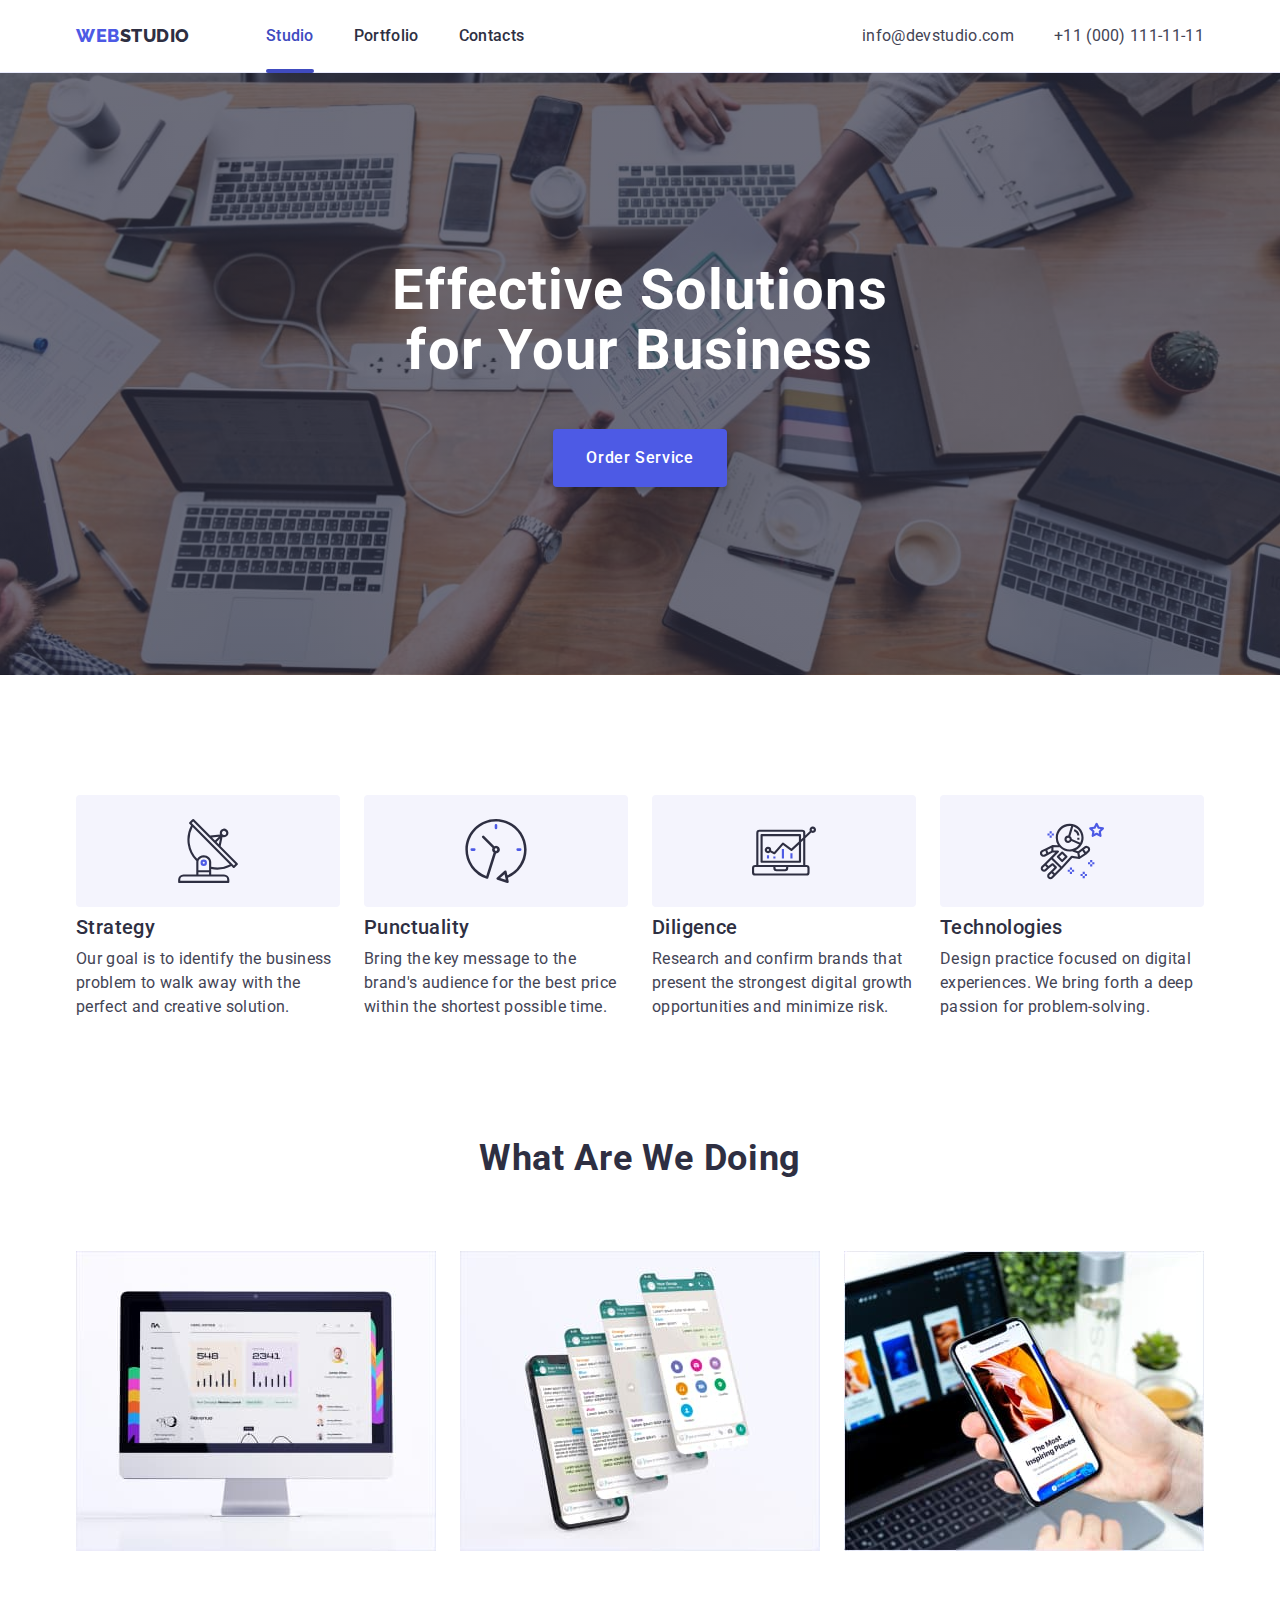
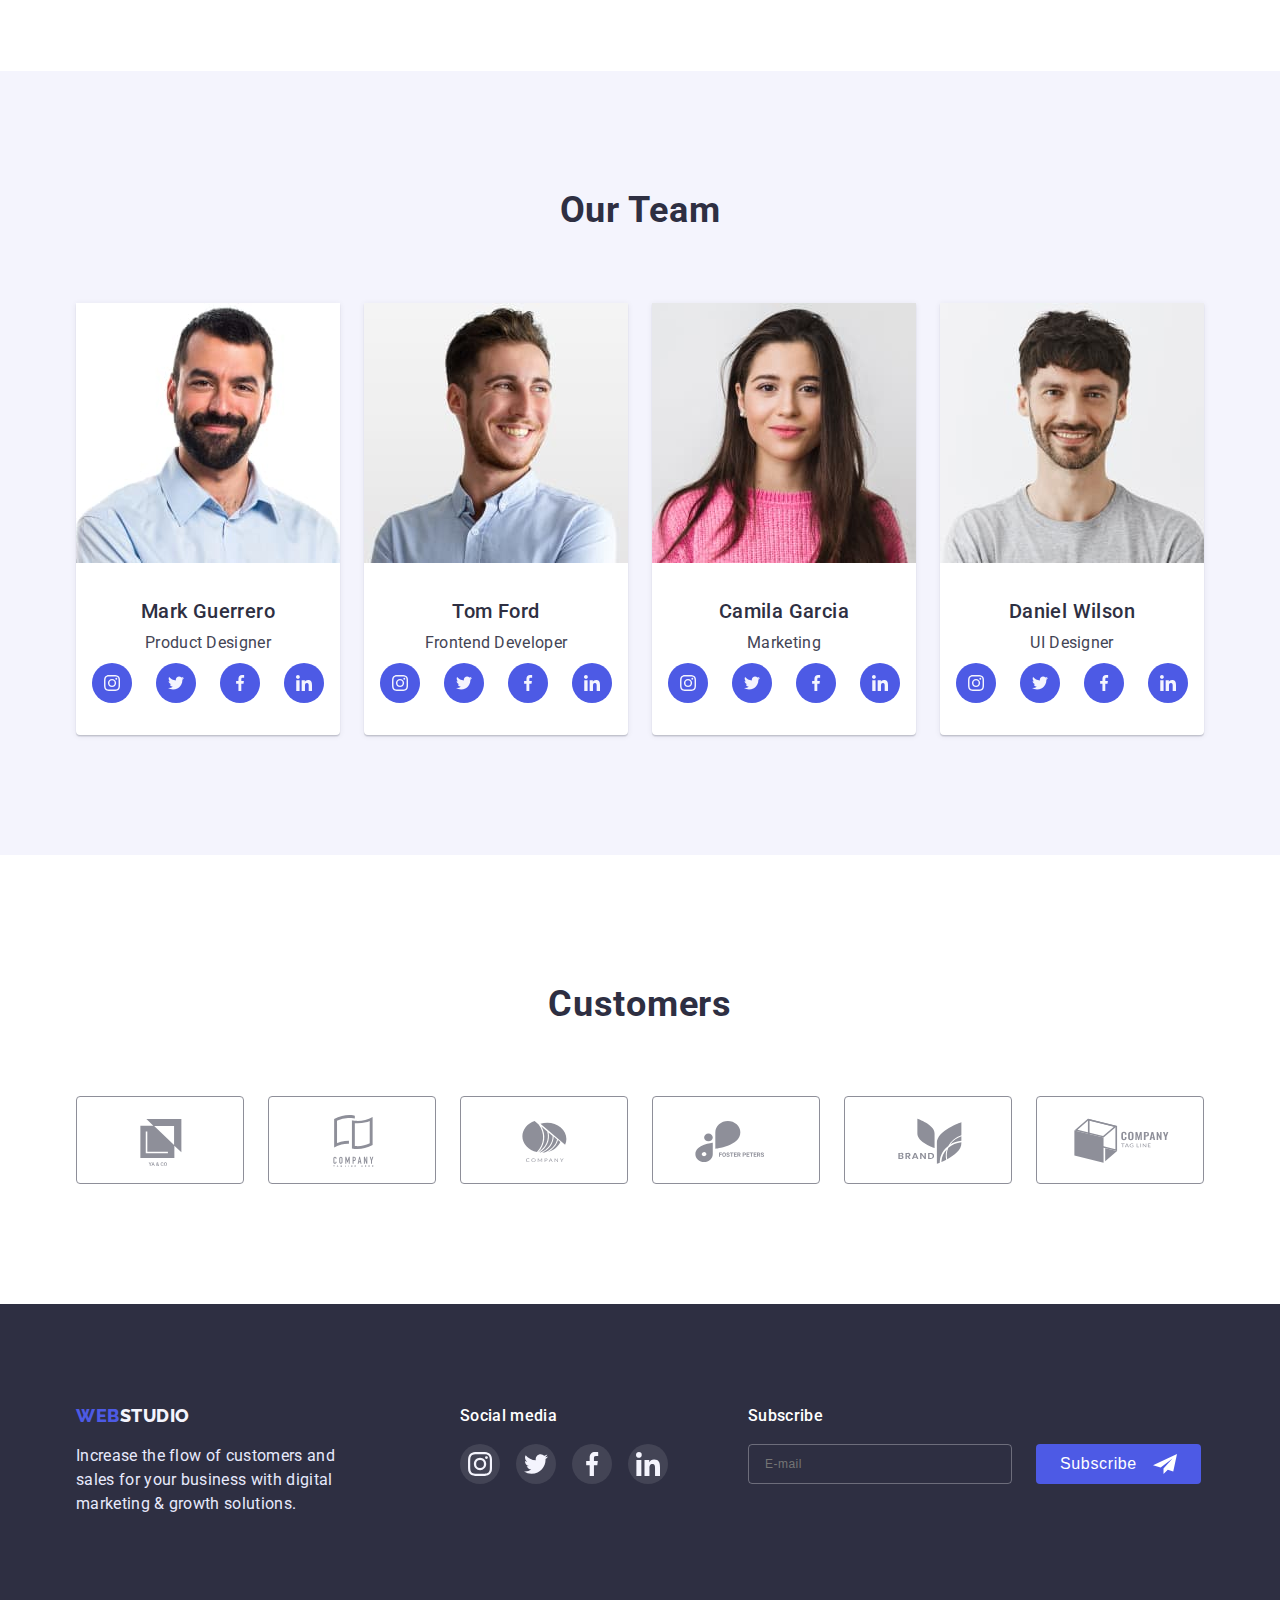
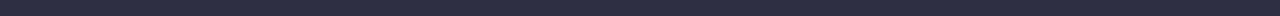
==== index.html @ c304e082 "1.7.06 creat new hw" ====
<!DOCTYPE html>
<html lang="en">
  <head>
    <meta charset="UTF-8" />
    <meta http-equiv="X-UA-Compatible" content="IE=edge" />
    <meta name="viewport" content="width=device-width, initial-scale=1.0" />
    <title>WebStudio</title>
    <link
      href="https://fonts.googleapis.com/css2?family=Raleway:wght@800&family=Roboto:wght@400;500;700;900&display=swap"
      rel="stylesheet"
    />
    <link
      rel="stylesheet"
      href="https://cdnjs.cloudflare.com/ajax/libs/modern-normalize/1.1.0/modern-normalize.min.css"
      integrity="sha512-wpPYUAdjBVSE4KJnH1VR1HeZfpl1ub8YT/NKx4PuQ5NmX2tKuGu6U/JRp5y+Y8XG2tV+wKQpNHVUX03MfMFn9Q=="
      crossorigin="anonymous"
      referrerpolicy="no-referrer"
    />
    <link rel="stylesheet" href="./css/style.css" />
  </head>
  <body>
    <header class="page-header">
      <div class="container container-header">
        <nav class="nav-header">
          <a href="./index.html" class="logo-ws"
            >Web<span class="logo-ws-dark">Studio</span></a
          >
          <ul class="list-nav list">
            <li class="item">
              <a class="nav-link link active-link" href="">Studio</a>
            </li>
            <li class="item">
              <a class="nav-link link" href="./portfolio.html">Portfolio</a>
            </li>
            <li class="item">
              <a class="nav-link link" href="">Contacts</a>
            </li>
          </ul>
        </nav>
        <address class="page-address">
          <ul class="list-address list">
            <li class="item">
              <a href="mailto:info@devstudio.com" class="link-address link"
                >info@devstudio.com</a
              >
            </li>
            <li class="item">
              <a href="tel:+11(000)1111111" class="link-address link"
                >+11 (000) 111-11-11</a
              >
            </li>
          </ul>
        </address>
      </div>
    </header>
    <main>
      <section class="section hero">
        <div class="container container-hero">
          <h1 class="hero-title">Effective Solutions for Your Business</h1>
          <button type="button" class="btn-hero" data-modal-open>
            Order Service
          </button>
        </div>
      </section>
      <section class="section section-second">
        <div class="container text-container">
          <h2 class="section-title visually-hidden">Advantages</h2>
          <ul class="list-second-section list">
            <li class="list-item">
              <div class="cont-avantages">
                <svg class="icon-avantages">
                  <use href="./images/icons.svg#icon-antenna"></use>
                </svg>
              </div>
              <h3 class="title-second-section">Strategy</h3>
              <p class="text-second-section">
                Our goal is to identify the business problem to walk away with
                the perfect and creative solution.
              </p>
            </li>
            <li class="list-item">
              <div class="cont-avantages">
                <svg class="icon-avantages">
                  <use href="./images/icons.svg#icon-clock"></use>
                </svg>
              </div>
              <h3 class="title-second-section">Punctuality</h3>
              <p class="text-second-section">
                Bring the key message to the brand's audience for the best price
                within the shortest possible time.
              </p>
            </li>
            <li class="list-item">
              <div class="cont-avantages">
                <svg class="icon-avantages">
                  <use href="./images/icons.svg#icon-diagram"></use>
                </svg>
              </div>
              <h3 class="title-second-section">Diligence</h3>
              <p class="text-second-section">
                Research and confirm brands that present the strongest digital
                growth opportunities and minimize risk.
              </p>
            </li>
            <li class="list-item">
              <div class="cont-avantages">
                <svg class="icon-avantages">
                  <use href="./images/icons.svg#icon-astronaut"></use>
                </svg>
              </div>
              <h3 class="title-second-section">Technologies</h3>
              <p class="text-second-section">
                Design practice focused on digital experiences. We bring forth a
                deep passion for problem-solving.
              </p>
            </li>
          </ul>
        </div>
      </section>
      <section class="section third-section">
        <div class="container">
          <h2 class="title-third-section">What are we doing</h2>
          <ul class="list-third-section list">
            <li class="item-third-sec">
              <img
                src="./images/monitor.jpg"
                alt="mac"
                class="img-third-section"
                width="360"
                height="300"
              />
            </li>
            <li class="item-third-sec">
              <img
                src="./images/phones.jpg"
                alt="phones"
                class="img-third-section"
                width="360"
                height="300"
              />
            </li>
            <li class="item-third-sec">
              <img
                src="./images/news.jpg"
                alt="news"
                class="img-third-section"
                width="360"
                height="300"
              />
            </li>
          </ul>
        </div>
      </section>
      <section class="section fourth-section">
        <div class="container">
          <h2 class="title-fourth-section">Our Team</h2>
          <ul class="list-fourth-section list">
            <li class="card">
              <img
                class="pic-card"
                src="./images/markguerrero.jpg"
                alt="Mark Product Designer"
                width="264"
                height="260"
              />
              <h3 class="title-card">Mark Guerrero</h3>
              <p class="text-fourth-section">Product Designer</p>
              <ul class="list-networks">
                <li>
                  <a href="#" class="link-network">
                    <svg class="network">
                      <use href="./images/icons.svg#icon-instagram"></use>
                    </svg>
                  </a>
                </li>
                <li>
                  <a href="#" class="link-network">
                    <svg class="network">
                      <use href="./images/icons.svg#icon-twitter"></use>
                    </svg>
                  </a>
                </li>
                <li>
                  <a href="#" class="link-network">
                    <svg class="network">
                      <use href="./images/icons.svg#icon-facebook"></use>
                    </svg>
                  </a>
                </li>
                <li>
                  <a href="#" class="link-network">
                    <svg class="network">
                      <use href="./images/icons.svg#icon-linkedin"></use>
                    </svg>
                  </a>
                </li>
              </ul>
            </li>
            <li class="card">
              <img
                class="pic-card"
                src="./images/tomford.jpg"
                alt="Tom Frontend Dev"
                width="264"
                height="260"
              />
              <h3 class="title-card">Tom Ford</h3>
              <p class="text-fourth-section">Frontend Developer</p>
              <ul class="list-networks">
                <li>
                  <a href="#" class="link-network">
                    <svg class="network">
                      <use href="./images/icons.svg#icon-instagram"></use>
                    </svg>
                  </a>
                </li>
                <li>
                  <a href="#" class="link-network">
                    <svg class="network">
                      <use href="./images/icons.svg#icon-twitter"></use>
                    </svg>
                  </a>
                </li>
                <li>
                  <a href="#" class="link-network">
                    <svg class="network">
                      <use href="./images/icons.svg#icon-facebook"></use>
                    </svg>
                  </a>
                </li>
                <li>
                  <a href="#" class="link-network">
                    <svg class="network">
                      <use href="./images/icons.svg#icon-linkedin"></use>
                    </svg>
                  </a>
                </li>
              </ul>
            </li>
            <li class="card">
              <img
                class="pic-card"
                src="./images/camilagarcia.jpg"
                alt="Camila Marketing"
                width="264"
                height="260"
              />
              <h3 class="title-card">Camila Garcia</h3>
              <p class="text-fourth-section">Marketing</p>
              <ul class="list-networks">
                <li>
                  <a href="#" class="link-network">
                    <svg class="network">
                      <use href="./images/icons.svg#icon-instagram"></use>
                    </svg>
                  </a>
                </li>
                <li>
                  <a href="#" class="link-network">
                    <svg class="network">
                      <use href="./images/icons.svg#icon-twitter"></use>
                    </svg>
                  </a>
                </li>
                <li>
                  <a href="#" class="link-network">
                    <svg class="network">
                      <use href="./images/icons.svg#icon-facebook"></use>
                    </svg>
                  </a>
                </li>
                <li>
                  <a href="#" class="link-network">
                    <svg class="network">
                      <use href="./images/icons.svg#icon-linkedin"></use>
                    </svg>
                  </a>
                </li>
              </ul>
            </li>
            <li class="card">
              <img
                class="pic-card"
                src="./images/danielwilson.jpg"
                alt="Daniel UI"
                width="264"
                height="260"
              />
              <h3 class="title-card">Daniel Wilson</h3>
              <p class="text-fourth-section">UI Designer</p>
              <ul class="list-networks">
                <li>
                  <a href="#" class="link-network">
                    <svg class="network">
                      <use href="./images/icons.svg#icon-instagram"></use>
                    </svg>
                  </a>
                </li>
                <li>
                  <a href="#" class="link-network">
                    <svg class="network">
                      <use href="./images/icons.svg#icon-twitter"></use>
                    </svg>
                  </a>
                </li>
                <li>
                  <a href="#" class="link-network">
                    <svg class="network">
                      <use href="./images/icons.svg#icon-facebook"></use>
                    </svg>
                  </a>
                </li>
                <li>
                  <a href="#" class="link-network">
                    <svg class="network">
                      <use href="./images/icons.svg#icon-linkedin"></use>
                    </svg>
                  </a>
                </li>
              </ul>
            </li>
          </ul>
        </div>
      </section>
      <section class="section fifth-section">
        <div class="container customers">
          <h2 class="title-cumtomers-section">Customers</h2>
          <ul class="list-customers">
            <li>
              <a href="#" class="link-customers">
                <svg class="item-customers">
                  <use href="./images/icons.svg#icon-company1"></use>
                </svg>
              </a>
            </li>
            <li>
              <a href="#" class="link-customers">
                <svg class="item-customers">
                  <use href="./images/icons.svg#icon-company2"></use>
                </svg>
              </a>
            </li>
            <li>
              <a href="#" class="link-customers">
                <svg class="item-customers">
                  <use href="./images/icons.svg#icon-company3"></use>
                </svg>
              </a>
            </li>
            <li>
              <a href="#" class="link-customers">
                <svg class="item-customers">
                  <use href="./images/icons.svg#icon-company4"></use>
                </svg>
              </a>
            </li>
            <li>
              <a href="#" class="link-customers">
                <svg class="item-customers">
                  <use href="./images/icons.svg#icon-company5"></use>
                </svg>
              </a>
            </li>
            <li>
              <a href="#" class="link-customers">
                <svg class="item-customers">
                  <use href="./images/icons.svg#icon-company6"></use>
                </svg>
              </a>
            </li>
          </ul>
        </div>
      </section>
    </main>
    <footer class="page-footer">
      <div class="container footer-container">
        <div class="footer-summary">
          <a href="./index.html" class="logo-ws footer-logo"
            >Web<span class="logo-ws-light">Studio</span></a
          >
          <p class="ft-p">
            Increase the flow of customers and sales for your business with
            digital marketing & growth solutions.
          </p>
        </div>
        <div class="social-block">
          <p class="social-title">Social media</p>
          <ul class="social-list">
            <li>
              <a href="#" class="social-link">
                <svg class="social-item">
                  <use href="./images/icons.svg#icon-instagram"></use>
                </svg>
              </a>
            </li>
            <li>
              <a href="#" class="social-link">
                <svg class="social-item">
                  <use href="./images/icons.svg#icon-twitter"></use>
                </svg>
              </a>
            </li>
            <li>
              <a href="#" class="social-link">
                <svg class="social-item">
                  <use href="./images/icons.svg#icon-facebook"></use>
                </svg>
              </a>
            </li>
            <li>
              <a href="#" class="social-link">
                <svg class="social-item">
                  <use href="./images/icons.svg#icon-linkedin"></use>
                </svg>
              </a>
            </li>
          </ul>
        </div>
        <div class="subscribe">
          <h3 class="footer-form-title">Subscribe</h3>
          <form action="#" class="footer-form">
            <input
              type="email"
              name="mail"
              class="input-footer"
              placeholder="E-mail"
              required
            />
            <button class="footer-btn">
              Subscribe
              <svg class="subscribe-icon">
                <use href="./images/icons.svg#icon-frame"></use>
              </svg>
            </button>
          </form>
        </div>
      </div>
    </footer>
    <div class="backdrop is-hidden" data-modal>
      <div class="modal">
        <button class="modal-button" type="button" data-modal-close>
          <svg class="modal-close">
            <use href="./images/icons.svg#icon-close"></use>
          </svg>
        </button>
        <p class="text-form">Leave your contacts and we will call you back</p>
        <form action="#" class="modal-form" autocomplete="off">
          <label class="modal-label"
            >Name<input
              type="text"
              name="name"
              class="input-form"
              required
            /><svg class="input-icon">
              <use href="./images/icons.svg#icon-person"></use>
            </svg>
          </label>
          <label class="modal-label"
            >Phone<input
              type="tel"
              name="phone"
              class="input-form"
              pattern="^\+[0-9]{12}"
              required
            />
            <svg class="input-icon">
              <use href="./images/icons.svg#icon-phone"></use>
            </svg>
          </label>
          <label class="modal-label"
            >Email<input
              type="email"
              name="mail"
              class="input-form"
              required
            /><svg class="input-icon">
              <use href="./images/icons.svg#icon-email"></use>
            </svg>
          </label>
          <label class="modal-label textarea-input"
            >Comment
            <textarea
              name="comment"
              class="input-form textarea"
              placeholder="Text input"
              rows="7"
              required
            ></textarea>
          </label>
          <label class="modal-checkbox"
            ><input type="checkbox" name="checkbox" class="checkbox" />
            <svg class="checkbox-icon">
              <use href="./images/icons.svg#checkbox-icon"></use>
            </svg>
            I accept the terms and conditions of the
            <a href="#" class="link-modal-form">Privacy Policy</a>
          </label>
          <div class="modal-form-btn">
            <button type="submit" class="form-btn">Send</button>
          </div>
        </form>
      </div>
    </div>
    <script src="./js/modal.js"></script>
  </body>
</html>
---- css/style.css ----
html {
  box-sizing: border-box;
}
*,
*::before,
*::after {
  box-sizing: inherit;
}

:root {
  --color-primary: #4d5ae5;
  --color-secondary: #404bbf;
  --dark: #2e2f42;
  --color-text: #434455;
  --color-subtitle-text: #8e8f99;
  --accent: #e7e9fc;
  --light: #f4f4fd;
  --white: #ffffff;
  --color-hover-footer: #31d0aa;
  --time-transition: cubic-bezier(0.4, 0, 0.2, 1);
  --outline: 1px solid tomato;
}

body {
  background-color: var(--white);
  font-family: Roboto, sans-serif;
  font-size: 16px;
  color: var(--dark);
  margin: 0;
}

.visually-hidden {
  position: absolute;
  white-space: nowrap;
  width: 1px;
  height: 1px;
  overflow: hidden;
  border: 0;
  padding: 0;
  clip: rect(0 0 0 0);
  clip-path: inset(50%);
  margin: -1px;
}

.container {
  width: 1158px;
  margin: 0 auto;
  padding: 0 15px;
}
p,
h1,
h2,
h3,
h4,
h5,
h6 {
  margin-top: 0;
  margin-bottom: 0;
}

ul {
  margin-top: 0;
  margin-bottom: 0;
  padding: 0;
  list-style-type: none;
}

/* header */

.page-header {
  border-bottom: 1px solid var(--accent);
  box-shadow: 0px 2px 1px rgba(46, 47, 66, 0.08),
    0px 1px 1px rgba(46, 47, 66, 0.16), 0px 1px 6px rgba(46, 47, 66, 0.08);
}

.container-header {
  display: flex;
}

.nav-header {
  display: flex;
  align-items: center;
}

.logo-ws {
  color: var(--color-primary);
  font-family: "Raleway", sans-serif;
  font-style: normal;
  font-weight: 800;
  font-size: 18px;
  line-height: 1.33;
  text-decoration: none;
  letter-spacing: 0.03em;
  text-transform: uppercase;
}

.logo-ws-dark {
  color: var(--dark);
}

.logo-ws-light {
  color: var(--light);
}

.nav-link {
  position: relative;
  display: block;
  padding-top: 24px;
  padding-bottom: 24px;
  text-decoration: none;
  color: var(--dark);
  font-size: 16px;
  font-weight: 500;
  line-height: 1.5;
  letter-spacing: 0.02em;
  transition: color 250ms var(--time-transition);
}

.active-link {
  color: var(--color-secondary);
}

.nav-link.active-link::after {
  position: absolute;
  content: "";
  bottom: -1px;
  left: 0;
  width: 100%;
  height: 4px;
  background-color: var(--color-secondary);
  border-radius: 2px;
  transform: scaleX(1);
  transition: transform 250ms var(--time-transition);
}

.active-link:hover::after {
  transform: scaleX(0.5);
}

.item {
  margin-right: 40px;
}

.page-address {
  display: flex;
  margin-left: auto;
}

.list-address {
  display: flex;
}

.link-address {
  display: block;
  padding-top: 24px;
  padding-bottom: 24px;
  color: var(--color-text);
  font-style: normal;
  line-height: 1.5;
  text-decoration: none;
  letter-spacing: 0.02em;
  transition: color 250ms var(--time-transition);
}

.list-nav {
  margin-left: 76px;
  display: flex;
}

.item:last-child {
  margin-right: 0;
}

.link:hover,
.link:focus {
  text-decoration: none;
  color: var(--color-secondary);
}

/* footer */

.page-footer {
  padding-top: 100px;
  padding-bottom: 100px;
  background-color: var(--dark);
}

.footer-container {
  display: flex;
}

.footer-summary {
  width: 264px;
}

.footer-logo {
  padding: 0;
  display: block;
  margin-bottom: 16px;
}

.ft-p {
  color: var(--accent);
  line-height: 1.5;
  letter-spacing: 0.02em;
}

.social-block {
  margin-left: 120px;
}

.social-title {
  color: var(--white);
  font-weight: 500;
  line-height: 1.5;
  letter-spacing: 0.02em;
  margin-bottom: 16px;
}

.social-list {
  display: flex;
}

.social-list li:not(:last-child) {
  margin-right: 16px;
}

.social-link {
  display: flex;
  justify-content: center;
  align-items: center;
  width: 40px;
  height: 40px;
  border-radius: 50%;
  background-color: rgba(255, 255, 255, 0.1);
  transition: background-color 250ms var(--time-transition);
}

.social-link:hover,
.social-link:focus {
  background-color: var(--color-hover-footer);
}

.social-item {
  width: 24px;
  height: 24px;
}
.subscribe {
  margin-left: 80px;
}

.footer-form-title {
  color: var(--white);
  font-size: 16px;
  font-weight: 500;
  line-height: 1.5;
  letter-spacing: 0.02em;
  margin-bottom: 16px;
}

.footer-form {
  display: flex;
  align-items: center;
  gap: 24px;
}

.input-footer {
  width: 264px;
  height: 40px;
  background-color: transparent;
  color: rgba(255, 255, 255, 0.6);
  font-size: 12px;
  line-height: 1.5;
  letter-spacing: 0.04em;
  padding-top: 8px;
  padding-bottom: 8px;
  padding-left: 16px;
  border: 1px solid rgba(255, 255, 255, 0.3);
  border-radius: 4px;
}

.footer-btn {
  display: flex;
  justify-content: center;
  align-items: center;
  padding: 8px 24px;
  gap: 16px;
  cursor: pointer;
  color: var(--white);
  font-weight: 500;
  font-size: 16px;
  line-height: 1.5;
  letter-spacing: 0.04em;
  background-color: var(--color-primary);
  border: transparent;
  border-radius: 4px;
  transition: background-color 250ms var(--time-transition),
    transform 250ms var(--time-transition);
}

.footer-btn:hover,
.footer-btn:focus {
  background-color: var(--color-secondary);
  transform: translateY(1px);
}

.subscribe-icon {
  width: 24px;
  height: 24px;
  fill: var(--white);
}

/* Hero section */

.hero {
  max-width: 1440px;
  background-image: linear-gradient(
      rgba(46, 47, 66, 0.7),
      rgba(46, 47, 66, 0.7)
    ),
    url(../images/people-office.jpg);
  margin: 0 auto;
  background-color: var(--dark);
  background-position: center;
  background-size: cover;
}

.container-hero {
  padding-top: 188px;
  padding-bottom: 188px;
  text-align: center;
}

.hero-title {
  color: var(--white);
  font-size: 56px;
  font-weight: 700;
  line-height: 1.07;
  letter-spacing: 0.02em;
  max-width: 496px;
  margin: 0 auto 48px;
}

.btn-hero {
  font-family: inherit;
  color: var(--white);
  font-weight: 500;
  font-size: 16px;
  line-height: 1.5;
  letter-spacing: 0.04em;
  background: var(--color-primary);
  box-shadow: 0px 4px 4px rgba(0, 0, 0, 0.15);
  border-radius: 4px;
  cursor: pointer;
  padding: 16px 32px;
  min-width: 169px;
  border: 1px solid transparent;
  transition: background-color 250ms var(--time-transition);
}

.btn-hero:hover,
.btn-hero:focus {
  background-color: var(--color-secondary);
}

/* section-second */

.section-second {
  padding-top: 120px;
  padding-bottom: 120px;
}

.list-second-section {
  display: flex;
  flex-wrap: wrap;
}

.list-item {
  width: calc((100% - 3 * 24px) / 4);
}

.list-item:not(:last-child) {
  margin-right: 24px;
}

.cont-avantages {
  display: flex;
  justify-content: center;
  align-items: center;
  height: 112px;
  margin-bottom: 8px;
  background-color: var(--light);
  border-radius: 4px;
}

.icon-avantages {
  width: 64px;
  height: 64px;
}

.title-second-section {
  margin-bottom: 8px;
  font-weight: 500;
  font-size: 20px;
  line-height: 1.2;
  letter-spacing: 0.02em;
}

.text-second-section {
  color: var(--color-text);
  line-height: 1.5;
  letter-spacing: 0.02em;
}

/* third-section */

.third-section {
  padding-bottom: 120px;
}

.title-third-section {
  margin-bottom: 72px;
  font-weight: 700;
  font-size: 36px;
  line-height: 1.11;
  text-transform: capitalize;
  letter-spacing: 0.02em;
  text-align: center;
}

.list-third-section {
  display: flex;
}

.item-third-sec:not(:last-child) {
  margin-right: 24px;
}

.img-third-section {
  display: block;
  max-width: 100%;
  height: auto;
}

/* fourth-section */

.fourth-section {
  background-color: var(--light);
  padding-top: 120px;
  padding-bottom: 120px;
}

.title-fourth-section {
  margin-bottom: 72px;
  font-weight: 700;
  font-size: 36px;
  line-height: 1.11;
  letter-spacing: 0.02em;
  text-transform: capitalize;
  text-align: center;
}

.list-fourth-section {
  display: flex;
}

.card {
  padding-bottom: 32px;
  text-align: center;
  background: var(--white);
  box-shadow: 0px 1px 6px rgba(46, 47, 66, 0.08),
    0px 1px 1px rgba(46, 47, 66, 0.16), 0px 2px 1px rgba(46, 47, 66, 0.08);
  border-radius: 0px 0px 4px 4px;
}

.list-fourth-section .card:not(:last-child) {
  margin-right: 24px;
}

.pic-card {
  margin-bottom: 32px;
}

.title-card {
  margin-bottom: 8px;
  font-size: 20px;
  font-weight: 500;
  line-height: 1.2;
  letter-spacing: 0.02em;
}

.text-fourth-section {
  margin-bottom: 8px;
  color: var(--color-text);
  line-height: 1.5;
  letter-spacing: 0.02em;
}

.list-networks {
  display: flex;
  justify-content: center;
}

.list-networks li:not(:last-child) {
  margin-right: 24px;
}

.link-network {
  display: flex;
  justify-content: center;
  align-items: center;
  width: 40px;
  height: 40px;
  border-radius: 50%;
  background-color: var(--color-primary);
  transition: background-color 250ms var(--time-transition);
}

.link-network:hover,
.link-network:focus {
  background-color: var(--color-secondary);
}

.network {
  width: 16px;
  height: 16px;
}

/* fifth-customers section  */

.fifth-section {
  padding-top: 130px;
  padding-bottom: 120px;
}

.customers {
  text-align: center;
}

.title-cumtomers-section {
  display: block;
  text-align: center;
  margin-bottom: 72px;
  font-size: 36px;
  letter-spacing: 0.02em;
  line-height: 1.1;
}

.list-customers {
  display: flex;
  gap: 24px;
}

.link-customers {
  display: flex;
  justify-content: center;
  align-items: center;
  width: 168px;
  height: 88px;
  color: var(--color-subtitle-text);
  border: 1px solid #8e8f99;
  border-radius: 4px;
  transition: color 250ms var(--time-transition),
    border-color 250ms var(--time-transition);
}

.link-customers:hover,
.link-customers:focus {
  color: var(--color-secondary);
  border-color: var(--color-secondary);
}

.item-customers {
  display: block;
  width: 104px;
  height: 56px;
  fill: currentColor;
}

/* portfolio */

.portfolio-section {
  padding-top: 96px;
  padding-bottom: 120px;
}

.filter-btns {
  display: flex;
  justify-content: center;
  margin-bottom: 72px;
}

.filter-item:not(:last-child) {
  margin-right: 24px;
}

.filter-btn {
  font-family: inherit;
  font-size: 16px;
  font-weight: 500;
  line-height: 1.5;
  letter-spacing: 0.04em;
  color: var(--color-primary);
  background: var(--light);
  border: 1px solid var(--accent);
  border-radius: 4px;
  cursor: pointer;
  padding: 12px 24px;
  text-align: center;
  transition: color 250ms var(--time-transition),
    box-shadow 250ms var(--time-transition),
    background-color 250ms var(--time-transition),
    border-color 250ms var(--time-transition);
}

.filter-btn:hover,
.filter-btn:focus {
  color: var(--white);
  background-color: var(--color-secondary);
  box-shadow: 0px 3px 1px rgba(0, 0, 0, 0.1), 0px 2px 1px rgba(0, 0, 0, 0.08),
    0px 2px 2px rgba(0, 0, 0, 0.12);
  border-color: transparent;
}

.list-portfolio {
  display: flex;
  justify-content: center;
  flex-wrap: wrap;
}

.card-portfolio {
  flex-basis: calc((100% - 2 * 24px) / 3);
  max-width: 360px;
  margin-right: 24px;
  margin-bottom: 48px;
}

.card-portfolio:nth-child(3n) {
  margin-right: 0;
}

.card-portfolio:nth-last-child(-n + 3) {
  margin-bottom: 0px;
}

.card-content {
  padding: 32px 16px;
  border-left: 1px solid var(--accent);
  border-right: 1px solid var(--accent);
  border-bottom: 1px solid var(--accent);
}

.img-portfolio {
  display: block;
  max-width: 100%;
  height: auto;
}

.link-card-portfolio {
  display: block;
  text-decoration: none;
  line-height: 1.5;
  letter-spacing: 0.02em;
  transition: box-shadow 250ms var(--time-transition);
}

.link-card-portfolio:hover,
.link-card-portfolio:focus {
  transform: translateY(0);
  box-shadow: 0px 1px 6px rgba(46, 47, 66, 0.08),
    0px 1px 1px rgba(46, 47, 66, 0.16), 0px 2px 1px rgba(46, 47, 66, 0.08);
}

.title-link-card {
  font-size: 20px;
  font-weight: 500;
  color: var(--dark);
  line-height: 1.2;
  letter-spacing: 0.02em;
  margin-bottom: 8px;
}

.text-link-card {
  color: var(--color-text);
  line-height: 1.5;
  letter-spacing: 0.02em;
}

.overlay-card {
  position: relative;
  overflow: hidden;
}

.overlay {
  position: absolute;
  top: 0;
  left: 0;
  width: 100%;
  height: 100%;
  opacity: 0;
  background-color: var(--color-primary);
  color: var(--light);
  padding: 40px 32px;
  letter-spacing: 0.02em;
  transform: translateY(100%);
  transition: transform 250ms var(--time-transition),
    opacity 250ms var(--time-transition);
}

.link-card-portfolio:hover .overlay-card .overlay,
.link-card-portfolio:focus .overlay-card .overlay {
  transform: translateY(0);
  opacity: 1;
}

/* Modal */

.backdrop {
  position: fixed;
  top: 0;
  left: 0;
  display: flex;
  justify-content: center;
  align-items: center;
  width: 100%;
  height: 100%;
  background-color: rgba(46, 47, 66, 0.4);
  transition: opacity 250ms var(--time-transition),
    visibility 250ms var(--time-transition);
}

.backdrop.is-hidden {
  opacity: 0;
  visibility: hidden;
  pointer-events: none;
}

.modal {
  position: relative;
  overflow: auto;
  width: 100%;
  height: 100%;
  max-width: 408px;
  max-height: 576px;
  background-color: var(--white);
  transform: scale(1);
  transition: transform 250ms var(--time-transition);
  padding: 72px 24px 24px 24px;
}

.backdrop.is-hidden .modal {
  transform: scale(0);
}

.modal-button {
  position: absolute;
  width: 24px;
  height: 24px;
  top: 24px;
  right: 24px;
  display: flex;
  justify-content: center;
  align-items: center;
  border: 1px solid rgba(0, 0, 0, 0.1);
  border-radius: 50%;
  background-color: var(--accent);
  cursor: pointer;
  transition: background-color 250ms var(--time-transition),
    border 250ms var(--time-transition), color 250ms var(--time-transition);
}

.modal-close {
  width: 8px;
  height: 8px;
  fill: currentColor;
}

.modal-button:hover,
.modal-button:focus {
  color: var(--white);
  background-color: var(--color-secondary);
  border: transparent;
}

.text-form {
  margin-bottom: 16px;
  text-align: center;
  font-weight: 500;
  line-height: 1.5;
  letter-spacing: 0.02em;
}

.modal-label {
  position: relative;
  display: flex;
  flex-direction: column;
  gap: 4px;
  max-width: 360px;
  color: var(--color-subtitle-text);
  letter-spacing: 0.04em;
  font-size: 12px;
  line-height: 1.16;
  margin-bottom: 8px;
  height: 58px;
}

.input-form {
  border: 1px solid rgba(33, 33, 33, 0.2);
  border-radius: 4px;
  outline: none;
  padding-left: 38px;
  padding-top: 12px;
  padding-bottom: 12px;
  color: var(--dark);
  transition: color 250ms var(--time-transition),
    border 250ms var(--time-transition);
}

.input-form:focus {
  border: 1px solid var(--color-primary);
}

.input-icon {
  position: absolute;
  display: inline-block;
  width: 18px;
  height: 24px;
  top: 26px;
  left: 16px;
  fill: var(--dark);
  transition: fill 250ms var(--time-transition);
}

.input-form:focus-visible + .input-icon {
  fill: var(--color-primary);
}

.textarea-input {
  height: 120px;
}

.textarea {
  resize: none;
  height: 120px;
  padding-left: 16px;
}

.textarea::placeholder {
  color: rgba(117, 117, 117, 0.5);
}

.modal-checkbox {
  position: relative;
  display: block;
  margin-bottom: 24px;
  margin-top: 16px;
  padding-left: 24px;
  font-size: 12px;
  line-height: 1.33;
  letter-spacing: 0.04em;
  color: #757575;
}

.checkbox {
  appearance: none;
  position: absolute;
}

.checkbox-icon {
  display: inline-block;
  width: 16px;
  height: 16px;
  background-color: var(--white);
  fill: var(--white);
  position: absolute;
  top: -1px;
  left: 0px;
  border: 1.25px solid var(--dark);
  border-radius: 2px;
  transition: fill 250ms var(--time-transition),
    background-color 250ms var(--time-transition),
    border 250ms var(--time-transition);
}

.checkbox:checked + .checkbox-icon {
  background-color: var(--color-secondary);
  fill: var(--white);
  border: none;
}

.link-modal-form {
  color: var(--color-primary);
  font-size: 12px;
  font-weight: 400;
  line-height: 1.3333;
  letter-spacing: 0.04em;
}

.modal-form-btn {
  text-align: center;
}

.form-btn {
  font-family: inherit;
  color: var(--white);
  height: 56px;
  font-weight: 500;
  font-size: 16px;
  line-height: 1.5;
  letter-spacing: 0.04em;
  background: var(--color-primary);
  box-shadow: 0px 4px 4px rgba(0, 0, 0, 0.15);
  border-radius: 4px;
  cursor: pointer;
  padding: 16px 32px;
  min-width: 169px;
  border: 1px solid transparent;
  transition: background-color 250ms var(--time-transition);
}

.form-btn:hover,
.form-btn:focus {
  background-color: var(--color-secondary);
}
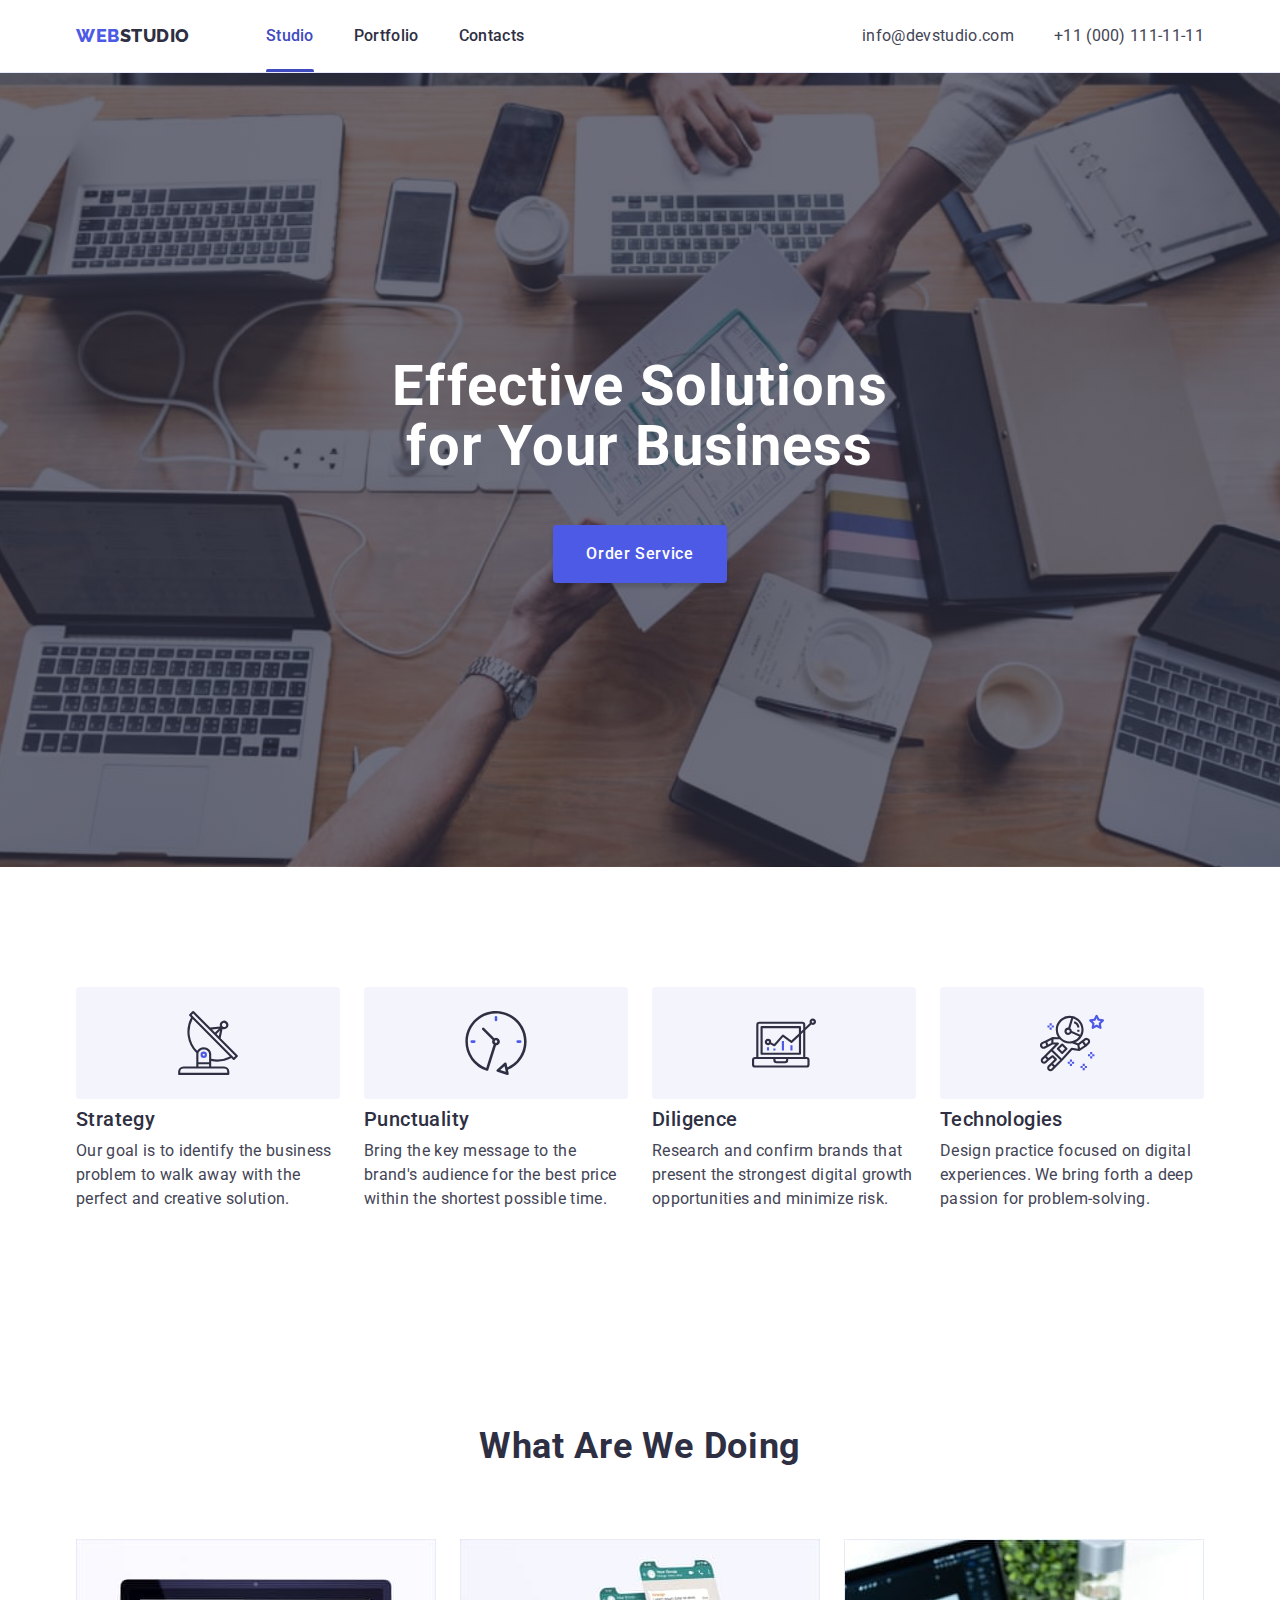
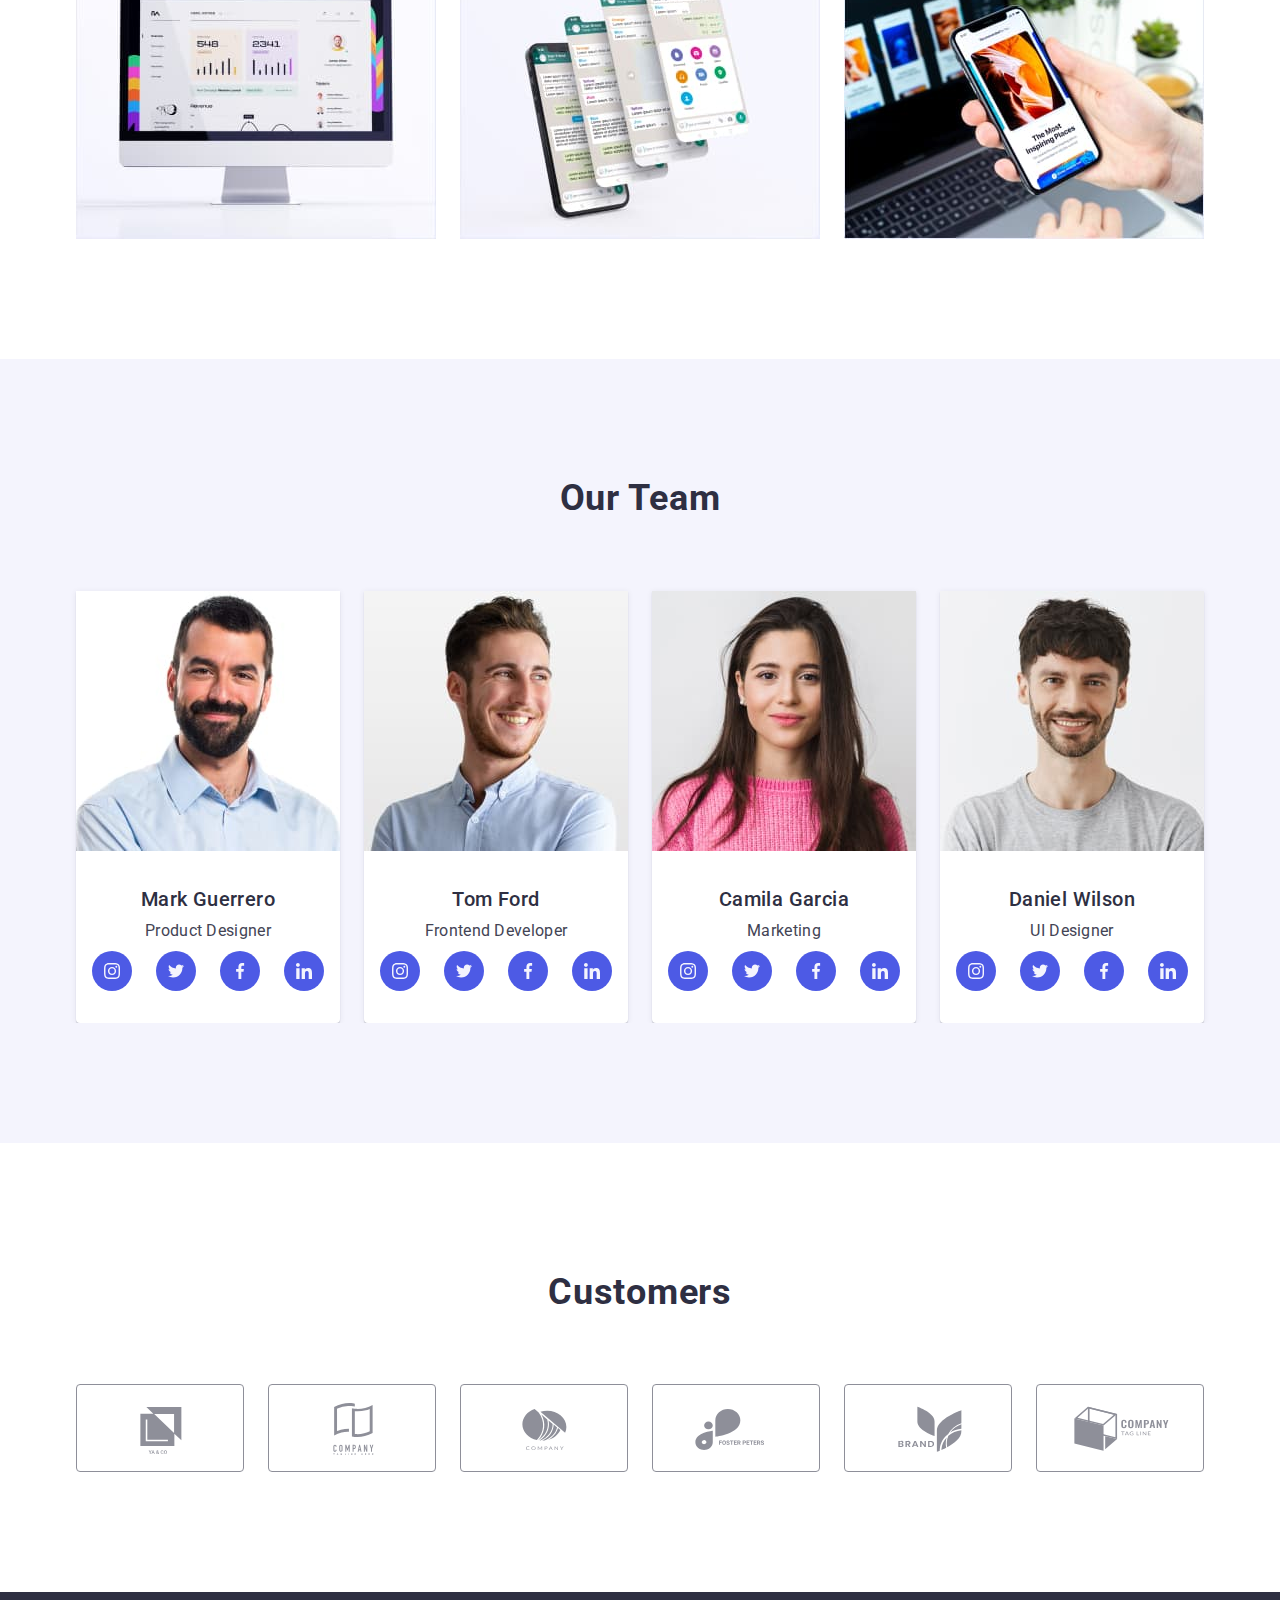
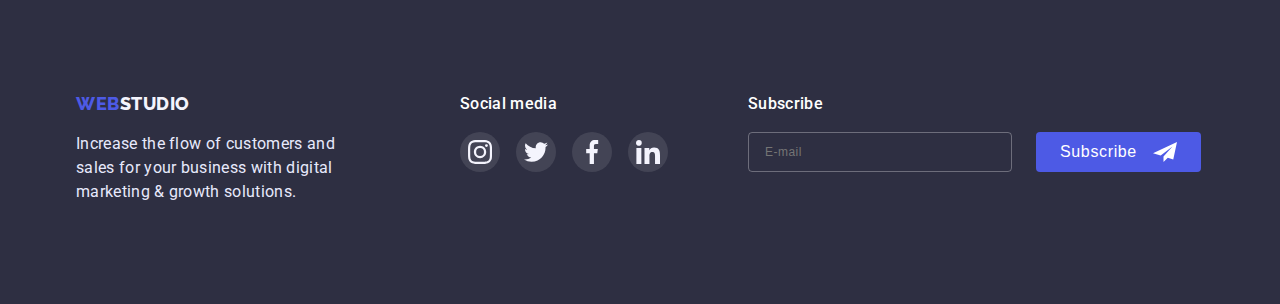
==== commit 4fea215d: "1.7.08 Add mob menu" ====
--- a/index.html
+++ b/index.html
@@ -16,7 +16,7 @@
       crossorigin="anonymous"
       referrerpolicy="no-referrer"
     />
-    <link rel="stylesheet" href="./css/style.css" />
+    <link rel="stylesheet" href="./css/style1.css" />
   </head>
   <body>
     <header class="page-header">
@@ -25,6 +25,16 @@
           <a href="./index.html" class="logo-ws"
             >Web<span class="logo-ws-dark">Studio</span></a
           >
+          <button
+            type="button"
+            class="menu-button js-open-menu"
+            aria-expanded="false"
+            aria-controls="mobile-menu"
+          >
+            <svg class="mobile-icon" aria-label="mobile menu switcher">
+              <use href="./images/icons.svg#icon-menu" class="icon-menu"></use>
+            </svg>
+          </button>
           <ul class="list-nav list">
             <li class="item">
               <a class="nav-link link active-link" href="">Studio</a>
@@ -436,6 +446,68 @@
         </div>
       </div>
     </footer>
+    <!-- Mobile menu -->
+    <div class="menu-container js-menu-container" id="mobile-menu">
+      <button class="mobile-btn-close js-close-menu">
+        <svg class="icon-close-menu">
+          <use href="./images/icons.svg#icon-close"></use>
+        </svg>
+      </button>
+      <div class="mobile-nav">
+        <ul class="mobile-menu list">
+          <li class="item"><a href="./index.html" class="link">Studio</a></li>
+          <li class="item">
+            <a href="./portfolio.html" class="link">Portfolio</a>
+          </li>
+          <li class="item"><a href="" class="link">Contacts</a></li>
+        </ul>
+        <div class="mobile-menu-contacts">
+          <ul class="mobile-contacts list">
+            <li class="item">
+              <a href="tel:+110001111111" class="tel link"
+                >+11 (000) 111-11-11</a
+              >
+            </li>
+            <li class="item">
+              <a href="mailto:info@devstudio.com" class="link mail"
+                >info@devstudio.com</a
+              >
+            </li>
+          </ul>
+          <ul class="list social-med-list">
+            <li class="item">
+              <a href="" class="icon-link">
+                <svg class="social-icon">
+                  <use href="./images/icons.svg#icon-instagram"></use>
+                </svg>
+              </a>
+            </li>
+            <li class="item">
+              <a href="" class="icon-link">
+                <svg class="social-icon">
+                  <use href="./images/icons.svg#icon-twitter"></use>
+                </svg>
+              </a>
+            </li>
+            <li class="item">
+              <a href="" class="icon-link">
+                <svg class="social-icon">
+                  <use href="./images/icons.svg#icon-facebook"></use>
+                </svg>
+              </a>
+            </li>
+            <li class="item">
+              <a href="" class="icon-link">
+                <svg class="social-icon">
+                  <use href="./images/icons.svg#icon-linkedin"></use>
+                </svg>
+              </a>
+            </li>
+          </ul>
+        </div>
+      </div>
+    </div>
+    <!-- Modal -->
     <div class="backdrop is-hidden" data-modal>
       <div class="modal">
         <button class="modal-button" type="button" data-modal-close>
@@ -501,6 +573,7 @@
         </form>
       </div>
     </div>
+    <script src="./js/mobile-menu.js"></script>
     <script src="./js/modal.js"></script>
   </body>
 </html>
--- a/css/style1.css
+++ b/css/style1.css
@@ -0,0 +1,1197 @@
+html {
+  box-sizing: border-box;
+}
+*,
+*::before,
+*::after {
+  box-sizing: inherit;
+}
+
+:root {
+  --color-primary: #4d5ae5;
+  --color-secondary: #404bbf;
+  --dark: #2e2f42;
+  --color-text: #434455;
+  --color-subtitle-text: #8e8f99;
+  --accent: #e7e9fc;
+  --light: #f4f4fd;
+  --white: #ffffff;
+  --color-hover-footer: #31d0aa;
+  --time-transition: cubic-bezier(0.4, 0, 0.2, 1);
+  --outline: 1px solid tomato;
+}
+
+body {
+  background-color: var(--white);
+  font-family: Roboto, sans-serif;
+  font-size: 16px;
+  color: var(--dark);
+  margin: 0;
+}
+
+/* * {
+  outline: 1px solid rgb(0, 221, 0);
+} */
+
+.visually-hidden {
+  position: absolute;
+  white-space: nowrap;
+  width: 1px;
+  height: 1px;
+  overflow: hidden;
+  border: 0;
+  padding: 0;
+  clip: rect(0 0 0 0);
+  clip-path: inset(50%);
+  margin: -1px;
+}
+
+p,
+h1,
+h2,
+h3,
+h4,
+h5,
+h6 {
+  margin-top: 0;
+  margin-bottom: 0;
+}
+
+ul {
+  margin-top: 0;
+  margin-bottom: 0;
+  padding: 0;
+  list-style-type: none;
+}
+
+@media screen and (min-width: 320px) {
+  html,
+  .header,
+  .footer,
+  .container,
+  .section,
+  .backdrop,
+  .menu-container {
+    overflow-x: hidden;
+  }
+}
+
+.section {
+  padding-bottom: 77px;
+  padding-top: 77px;
+}
+
+@media screen and (min-width: 768px) {
+  .section {
+    padding-bottom: 96px;
+    padding-top: 96px;
+  }
+}
+
+.container {
+  padding-left: 15px;
+  padding-right: 15px;
+  margin-left: auto;
+  margin-right: auto;
+  width: 100%;
+}
+
+@media screen and (min-width: 428px) {
+  .container,
+  .footer-container {
+    width: 396px;
+  }
+}
+
+@media screen and (min-width: 768px) {
+  .container {
+    width: 768px;
+  }
+  .footer-container {
+    width: 552px;
+  }
+}
+
+@media screen and (min-width: 1200px) {
+  .container,
+  .footer-container {
+    width: 100%;
+    max-width: 1158px;
+  }
+}
+
+/* header */
+
+.page-header {
+  border-bottom: 1px solid var(--accent);
+  box-shadow: 0px 2px 1px rgba(46, 47, 66, 0.08),
+    0px 1px 1px rgba(46, 47, 66, 0.16), 0px 1px 6px rgba(46, 47, 66, 0.08);
+}
+
+.nav-header {
+  display: flex;
+  align-items: center;
+}
+
+@media screen and (max-width: 767px) {
+  .page-header {
+    padding: 24px 16px;
+  }
+
+  .list-nav,
+  .page-address {
+    display: none;
+  }
+
+  .nav-header {
+    display: flex;
+    justify-content: space-between;
+    align-items: center;
+  }
+  .menu-button {
+    width: 40px;
+    height: 40px;
+    background-color: transparent;
+    border: none;
+    cursor: pointer;
+  }
+  .mobile-icon {
+    display: inline-block;
+    width: 32px;
+    height: 22px;
+    stroke: #2e2f42;
+    stroke-linecap: round;
+    stroke-linejoin: round;
+    stroke-width: 3px;
+  }
+}
+
+@media screen and (min-width: 768px) {
+  .menu-button {
+    display: none;
+  }
+  .container.container-header {
+    display: flex;
+    align-items: center;
+  }
+  .nav-header {
+    display: flex;
+    align-items: center;
+  }
+  .list-nav {
+    display: flex;
+    margin-left: 76px;
+  }
+
+  .list-nav .item:not(:last-child) {
+    margin-right: 40px;
+  }
+
+  .nav-link {
+    position: relative;
+    display: block;
+    padding-top: 24px;
+    padding-bottom: 24px;
+    text-decoration: none;
+    color: var(--dark);
+    font-size: 16px;
+    font-weight: 500;
+    line-height: 1.5;
+    letter-spacing: 0.02em;
+    transition: color 250ms var(--time-transition);
+  }
+
+  .active-link {
+    color: var(--color-secondary);
+  }
+
+  .nav-link.active-link::after {
+    position: absolute;
+    content: "";
+    display: block;
+    bottom: -1px;
+    left: 0;
+    width: 100%;
+    height: 4px;
+    background-color: var(--color-secondary);
+    border-radius: 2px;
+    transform: scaleX(1);
+    transition: transform 250ms var(--time-transition);
+  }
+
+  .active-link:hover::after {
+    transform: scaleX(0.5);
+  }
+
+  .page-address {
+    display: flex;
+    margin-left: auto;
+  }
+
+  .list-address {
+    display: flex;
+  }
+
+  .list-address .item:not(:last-child) {
+    margin-right: 40px;
+  }
+
+  .link-address {
+    display: block;
+    color: var(--color-text);
+    font-style: normal;
+    line-height: 1.5;
+    text-decoration: none;
+    letter-spacing: 0.02em;
+    transition: color 250ms var(--time-transition);
+  }
+
+  .link:hover,
+  .link:focus {
+    text-decoration: none;
+    color: var(--color-secondary);
+  }
+}
+
+@media screen and (min-width: 768px) and (max-width: 1200px) {
+  .list-address {
+    font-size: 12px;
+    flex-direction: column;
+  }
+
+  .list-address .link-address.link {
+    margin-left: auto;
+  }
+
+  .list-address .item:not(:last-child) {
+    margin-right: 0;
+  }
+}
+
+@media screen and (min-width: 1200px) {
+  .link-address {
+    padding-top: 24px;
+    padding-bottom: 24px;
+  }
+}
+
+.logo-ws {
+  color: var(--color-primary);
+  font-family: "Raleway", sans-serif;
+  font-style: normal;
+  font-weight: 800;
+  font-size: 18px;
+  line-height: 1.33;
+  text-decoration: none;
+  letter-spacing: 0.03em;
+  text-transform: uppercase;
+}
+
+.logo-ws-dark {
+  color: var(--dark);
+}
+
+.logo-ws-light {
+  color: var(--light);
+}
+
+/* footer */
+
+.page-footer {
+  padding-top: 100px;
+  padding-bottom: 100px;
+  background-color: var(--dark);
+}
+
+.footer-container {
+  display: flex;
+}
+
+.footer-summary {
+  width: 264px;
+}
+
+.footer-logo {
+  padding: 0;
+  display: block;
+  margin-bottom: 16px;
+}
+
+.ft-p {
+  color: var(--accent);
+  line-height: 1.5;
+  letter-spacing: 0.02em;
+}
+
+.social-block {
+  margin-left: 120px;
+}
+
+.social-title {
+  color: var(--white);
+  font-weight: 500;
+  line-height: 1.5;
+  letter-spacing: 0.02em;
+  margin-bottom: 16px;
+}
+
+.social-list {
+  display: flex;
+}
+
+.social-list li:not(:last-child) {
+  margin-right: 16px;
+}
+
+.social-link {
+  display: flex;
+  justify-content: center;
+  align-items: center;
+  width: 40px;
+  height: 40px;
+  border-radius: 50%;
+  background-color: rgba(255, 255, 255, 0.1);
+  transition: background-color 250ms var(--time-transition);
+}
+
+.social-link:hover,
+.social-link:focus {
+  background-color: var(--color-hover-footer);
+}
+
+.social-item {
+  width: 24px;
+  height: 24px;
+}
+.subscribe {
+  margin-left: 80px;
+}
+
+.footer-form-title {
+  color: var(--white);
+  font-size: 16px;
+  font-weight: 500;
+  line-height: 1.5;
+  letter-spacing: 0.02em;
+  margin-bottom: 16px;
+}
+
+.footer-form {
+  display: flex;
+  align-items: center;
+  gap: 24px;
+}
+
+.input-footer {
+  width: 264px;
+  height: 40px;
+  background-color: transparent;
+  color: rgba(255, 255, 255, 0.6);
+  font-size: 12px;
+  line-height: 1.5;
+  letter-spacing: 0.04em;
+  padding-top: 8px;
+  padding-bottom: 8px;
+  padding-left: 16px;
+  border: 1px solid rgba(255, 255, 255, 0.3);
+  border-radius: 4px;
+}
+
+.footer-btn {
+  display: flex;
+  justify-content: center;
+  align-items: center;
+  padding: 8px 24px;
+  gap: 16px;
+  cursor: pointer;
+  color: var(--white);
+  font-weight: 500;
+  font-size: 16px;
+  line-height: 1.5;
+  letter-spacing: 0.04em;
+  background-color: var(--color-primary);
+  border: transparent;
+  border-radius: 4px;
+  transition: background-color 250ms var(--time-transition),
+    transform 250ms var(--time-transition);
+}
+
+.footer-btn:hover,
+.footer-btn:focus {
+  background-color: var(--color-secondary);
+  transform: translateY(1px);
+}
+
+.subscribe-icon {
+  width: 24px;
+  height: 24px;
+  fill: var(--white);
+}
+
+/* Hero section */
+
+.hero {
+  max-width: 1440px;
+  background-image: linear-gradient(
+      rgba(46, 47, 66, 0.7),
+      rgba(46, 47, 66, 0.7)
+    ),
+    url(../images/people-office.jpg);
+  margin: 0 auto;
+  background-color: var(--dark);
+  background-position: center;
+  background-size: cover;
+}
+
+.container-hero {
+  padding-top: 188px;
+  padding-bottom: 188px;
+  text-align: center;
+}
+
+.hero-title {
+  font-size: 36px;
+  color: var(--white);
+  letter-spacing: 0.02em;
+  line-height: 1.07;
+  text-align: center;
+  margin-bottom: 72px;
+  margin-left: auto;
+  margin-right: auto;
+}
+
+@media screen and (max-width: 767px) {
+  .hero-title {
+    width: calc(100% - 112px);
+    max-width: 318px;
+  }
+}
+
+@media screen and (min-width: 768px) {
+  .hero-title {
+    width: 496px;
+    font-size: 56px;
+    margin-bottom: 40px;
+  }
+}
+
+@media screen and (min-width: 1200px) {
+  .hero-title {
+    text-align: center;
+    margin: 0 auto 48px auto;
+    width: 496px;
+  }
+}
+
+.btn-hero {
+  font-family: inherit;
+  color: var(--white);
+  font-weight: 500;
+  font-size: 16px;
+  line-height: 1.5;
+  letter-spacing: 0.04em;
+  background: var(--color-primary);
+  box-shadow: 0px 4px 4px rgba(0, 0, 0, 0.15);
+  border-radius: 4px;
+  cursor: pointer;
+  padding: 16px 32px;
+  min-width: 169px;
+  border: 1px solid transparent;
+  transition: background-color 250ms var(--time-transition);
+}
+
+.btn-hero:hover,
+.btn-hero:focus {
+  background-color: var(--color-secondary);
+}
+
+/* section-second */
+
+.section-second {
+  padding-top: 120px;
+  padding-bottom: 120px;
+}
+
+.list-second-section {
+  display: flex;
+  flex-wrap: wrap;
+}
+
+.list-item {
+  width: calc((100% - 3 * 24px) / 4);
+}
+
+.list-item:not(:last-child) {
+  margin-right: 24px;
+}
+
+.cont-avantages {
+  display: flex;
+  justify-content: center;
+  align-items: center;
+  height: 112px;
+  margin-bottom: 8px;
+  background-color: var(--light);
+  border-radius: 4px;
+}
+
+.icon-avantages {
+  width: 64px;
+  height: 64px;
+}
+
+.title-second-section {
+  margin-bottom: 8px;
+  font-weight: 500;
+  font-size: 20px;
+  line-height: 1.2;
+  letter-spacing: 0.02em;
+}
+
+.text-second-section {
+  color: var(--color-text);
+  line-height: 1.5;
+  letter-spacing: 0.02em;
+}
+
+/* third-section */
+
+.third-section {
+  padding-bottom: 120px;
+}
+
+.title-third-section {
+  margin-bottom: 72px;
+  font-weight: 700;
+  font-size: 36px;
+  line-height: 1.11;
+  text-transform: capitalize;
+  letter-spacing: 0.02em;
+  text-align: center;
+}
+
+.list-third-section {
+  display: flex;
+}
+
+.item-third-sec:not(:last-child) {
+  margin-right: 24px;
+}
+
+.img-third-section {
+  display: block;
+  max-width: 100%;
+  height: auto;
+}
+
+/* fourth-section */
+
+.fourth-section {
+  background-color: var(--light);
+  padding-top: 120px;
+  padding-bottom: 120px;
+}
+
+.title-fourth-section {
+  margin-bottom: 72px;
+  font-weight: 700;
+  font-size: 36px;
+  line-height: 1.11;
+  letter-spacing: 0.02em;
+  text-transform: capitalize;
+  text-align: center;
+}
+
+.list-fourth-section {
+  display: flex;
+}
+
+.card {
+  padding-bottom: 32px;
+  text-align: center;
+  background: var(--white);
+  box-shadow: 0px 1px 6px rgba(46, 47, 66, 0.08),
+    0px 1px 1px rgba(46, 47, 66, 0.16), 0px 2px 1px rgba(46, 47, 66, 0.08);
+  border-radius: 0px 0px 4px 4px;
+}
+
+.list-fourth-section .card:not(:last-child) {
+  margin-right: 24px;
+}
+
+.pic-card {
+  margin-bottom: 32px;
+}
+
+.title-card {
+  margin-bottom: 8px;
+  font-size: 20px;
+  font-weight: 500;
+  line-height: 1.2;
+  letter-spacing: 0.02em;
+}
+
+.text-fourth-section {
+  margin-bottom: 8px;
+  color: var(--color-text);
+  line-height: 1.5;
+  letter-spacing: 0.02em;
+}
+
+.list-networks {
+  display: flex;
+  justify-content: center;
+}
+
+.list-networks li:not(:last-child) {
+  margin-right: 24px;
+}
+
+.link-network {
+  display: flex;
+  justify-content: center;
+  align-items: center;
+  width: 40px;
+  height: 40px;
+  border-radius: 50%;
+  background-color: var(--color-primary);
+  transition: background-color 250ms var(--time-transition);
+}
+
+.link-network:hover,
+.link-network:focus {
+  background-color: var(--color-secondary);
+}
+
+.network {
+  width: 16px;
+  height: 16px;
+}
+
+/* fifth-customers section  */
+
+.fifth-section {
+  padding-top: 130px;
+  padding-bottom: 120px;
+}
+
+.customers {
+  text-align: center;
+}
+
+.title-cumtomers-section {
+  display: block;
+  text-align: center;
+  margin-bottom: 72px;
+  font-size: 36px;
+  letter-spacing: 0.02em;
+  line-height: 1.1;
+}
+
+.list-customers {
+  display: flex;
+  gap: 24px;
+}
+
+.link-customers {
+  display: flex;
+  justify-content: center;
+  align-items: center;
+  width: 168px;
+  height: 88px;
+  color: var(--color-subtitle-text);
+  border: 1px solid #8e8f99;
+  border-radius: 4px;
+  transition: color 250ms var(--time-transition),
+    border-color 250ms var(--time-transition);
+}
+
+.link-customers:hover,
+.link-customers:focus {
+  color: var(--color-secondary);
+  border-color: var(--color-secondary);
+}
+
+.item-customers {
+  display: block;
+  width: 104px;
+  height: 56px;
+  fill: currentColor;
+}
+
+/* portfolio */
+
+.portfolio-section {
+  padding-top: 96px;
+  padding-bottom: 120px;
+}
+
+.filter-btns {
+  display: flex;
+  justify-content: center;
+  margin-bottom: 72px;
+}
+
+.filter-item:not(:last-child) {
+  margin-right: 24px;
+}
+
+.filter-btn {
+  font-family: inherit;
+  font-size: 16px;
+  font-weight: 500;
+  line-height: 1.5;
+  letter-spacing: 0.04em;
+  color: var(--color-primary);
+  background: var(--light);
+  border: 1px solid var(--accent);
+  border-radius: 4px;
+  cursor: pointer;
+  padding: 12px 24px;
+  text-align: center;
+  transition: color 250ms var(--time-transition),
+    box-shadow 250ms var(--time-transition),
+    background-color 250ms var(--time-transition),
+    border-color 250ms var(--time-transition);
+}
+
+.filter-btn:hover,
+.filter-btn:focus {
+  color: var(--white);
+  background-color: var(--color-secondary);
+  box-shadow: 0px 3px 1px rgba(0, 0, 0, 0.1), 0px 2px 1px rgba(0, 0, 0, 0.08),
+    0px 2px 2px rgba(0, 0, 0, 0.12);
+  border-color: transparent;
+}
+
+.list-portfolio {
+  display: flex;
+  justify-content: center;
+  flex-wrap: wrap;
+}
+
+.card-portfolio {
+  flex-basis: calc((100% - 2 * 24px) / 3);
+  max-width: 360px;
+  margin-right: 24px;
+  margin-bottom: 48px;
+}
+
+.card-portfolio:nth-child(3n) {
+  margin-right: 0;
+}
+
+.card-portfolio:nth-last-child(-n + 3) {
+  margin-bottom: 0px;
+}
+
+.card-content {
+  padding: 32px 16px;
+  border-left: 1px solid var(--accent);
+  border-right: 1px solid var(--accent);
+  border-bottom: 1px solid var(--accent);
+}
+
+.img-portfolio {
+  display: block;
+  max-width: 100%;
+  height: auto;
+}
+
+.link-card-portfolio {
+  display: block;
+  text-decoration: none;
+  line-height: 1.5;
+  letter-spacing: 0.02em;
+  transition: box-shadow 250ms var(--time-transition);
+}
+
+.link-card-portfolio:hover,
+.link-card-portfolio:focus {
+  transform: translateY(0);
+  box-shadow: 0px 1px 6px rgba(46, 47, 66, 0.08),
+    0px 1px 1px rgba(46, 47, 66, 0.16), 0px 2px 1px rgba(46, 47, 66, 0.08);
+}
+
+.title-link-card {
+  font-size: 20px;
+  font-weight: 500;
+  color: var(--dark);
+  line-height: 1.2;
+  letter-spacing: 0.02em;
+  margin-bottom: 8px;
+}
+
+.text-link-card {
+  color: var(--color-text);
+  line-height: 1.5;
+  letter-spacing: 0.02em;
+}
+
+.overlay-card {
+  position: relative;
+  overflow: hidden;
+}
+
+.overlay {
+  position: absolute;
+  top: 0;
+  left: 0;
+  width: 100%;
+  height: 100%;
+  opacity: 0;
+  background-color: var(--color-primary);
+  color: var(--light);
+  padding: 40px 32px;
+  letter-spacing: 0.02em;
+  transform: translateY(100%);
+  transition: transform 250ms var(--time-transition),
+    opacity 250ms var(--time-transition);
+}
+
+.link-card-portfolio:hover .overlay-card .overlay,
+.link-card-portfolio:focus .overlay-card .overlay {
+  transform: translateY(0);
+  opacity: 1;
+}
+
+/* Modal */
+
+.backdrop {
+  position: fixed;
+  top: 0;
+  left: 0;
+  display: flex;
+  justify-content: center;
+  align-items: center;
+  width: 100%;
+  height: 100%;
+  background-color: rgba(46, 47, 66, 0.4);
+  transition: opacity 250ms var(--time-transition),
+    visibility 250ms var(--time-transition);
+}
+
+.backdrop.is-hidden {
+  opacity: 0;
+  visibility: hidden;
+  pointer-events: none;
+}
+
+.modal {
+  position: relative;
+  overflow: auto;
+  width: 100%;
+  height: 100%;
+  max-width: 408px;
+  max-height: 576px;
+  background-color: var(--white);
+  transform: scale(1);
+  transition: transform 250ms var(--time-transition);
+  padding: 72px 24px 24px 24px;
+}
+
+.backdrop.is-hidden .modal {
+  transform: scale(0);
+}
+
+.modal-button {
+  position: absolute;
+  width: 24px;
+  height: 24px;
+  top: 24px;
+  right: 24px;
+  display: flex;
+  justify-content: center;
+  align-items: center;
+  border: 1px solid rgba(0, 0, 0, 0.1);
+  border-radius: 50%;
+  background-color: var(--accent);
+  cursor: pointer;
+  transition: background-color 250ms var(--time-transition),
+    border 250ms var(--time-transition), color 250ms var(--time-transition);
+}
+
+.modal-close {
+  width: 8px;
+  height: 8px;
+  fill: currentColor;
+}
+
+.modal-button:hover,
+.modal-button:focus {
+  color: var(--white);
+  background-color: var(--color-secondary);
+  border: transparent;
+}
+
+.text-form {
+  margin-bottom: 16px;
+  text-align: center;
+  font-weight: 500;
+  line-height: 1.5;
+  letter-spacing: 0.02em;
+}
+
+.modal-label {
+  position: relative;
+  display: flex;
+  flex-direction: column;
+  gap: 4px;
+  max-width: 360px;
+  color: var(--color-subtitle-text);
+  letter-spacing: 0.04em;
+  font-size: 12px;
+  line-height: 1.16;
+  margin-bottom: 8px;
+  height: 58px;
+}
+
+.input-form {
+  border: 1px solid rgba(33, 33, 33, 0.2);
+  border-radius: 4px;
+  outline: none;
+  padding-left: 38px;
+  padding-top: 12px;
+  padding-bottom: 12px;
+  color: var(--dark);
+  transition: color 250ms var(--time-transition),
+    border 250ms var(--time-transition);
+}
+
+.input-form:focus {
+  border: 1px solid var(--color-primary);
+}
+
+.input-icon {
+  position: absolute;
+  display: inline-block;
+  width: 18px;
+  height: 24px;
+  top: 26px;
+  left: 16px;
+  fill: var(--dark);
+  transition: fill 250ms var(--time-transition);
+}
+
+.input-form:focus-visible + .input-icon {
+  fill: var(--color-primary);
+}
+
+.textarea-input {
+  height: 120px;
+}
+
+.textarea {
+  resize: none;
+  height: 120px;
+  padding-left: 16px;
+}
+
+.textarea::placeholder {
+  color: rgba(117, 117, 117, 0.5);
+}
+
+.modal-checkbox {
+  position: relative;
+  display: block;
+  margin-bottom: 24px;
+  margin-top: 16px;
+  padding-left: 24px;
+  font-size: 12px;
+  line-height: 1.33;
+  letter-spacing: 0.04em;
+  color: #757575;
+}
+
+.checkbox {
+  appearance: none;
+  position: absolute;
+}
+
+.checkbox-icon {
+  display: inline-block;
+  width: 16px;
+  height: 16px;
+  background-color: var(--white);
+  fill: var(--white);
+  position: absolute;
+  top: -1px;
+  left: 0px;
+  border: 1.25px solid var(--dark);
+  border-radius: 2px;
+  transition: fill 250ms var(--time-transition),
+    background-color 250ms var(--time-transition),
+    border 250ms var(--time-transition);
+}
+
+.checkbox:checked + .checkbox-icon {
+  background-color: var(--color-secondary);
+  fill: var(--white);
+  border: none;
+}
+
+.link-modal-form {
+  color: var(--color-primary);
+  font-size: 12px;
+  font-weight: 400;
+  line-height: 1.3333;
+  letter-spacing: 0.04em;
+}
+
+.modal-form-btn {
+  text-align: center;
+}
+
+.form-btn {
+  font-family: inherit;
+  color: var(--white);
+  height: 56px;
+  font-weight: 500;
+  font-size: 16px;
+  line-height: 1.5;
+  letter-spacing: 0.04em;
+  background: var(--color-primary);
+  box-shadow: 0px 4px 4px rgba(0, 0, 0, 0.15);
+  border-radius: 4px;
+  cursor: pointer;
+  padding: 16px 32px;
+  min-width: 169px;
+  border: 1px solid transparent;
+  transition: background-color 250ms var(--time-transition);
+}
+
+.form-btn:hover,
+.form-btn:focus {
+  background-color: var(--color-secondary);
+}
+
+/* Mobile menu */
+
+.menu-container.is-open {
+  transform: translateX(0);
+}
+
+.menu-container {
+  position: fixed;
+  top: 0;
+  left: 0;
+  width: 100%;
+  height: 100%;
+  padding: 80px 50px 40px 40px;
+  background-color: var(--white);
+  z-index: 2;
+  transform: translateX(100%);
+  transition: transform 250ms var(--time-transition);
+  overflow-y: hidden;
+  overflow-x: hidden;
+}
+
+.mobile-nav {
+  width: 100%;
+  height: 100%;
+  max-width: 428px;
+  max-height: 796px;
+  margin-left: auto;
+  margin-right: auto;
+  display: flex;
+  flex-direction: column;
+  justify-content: space-evenly;
+}
+
+.mobile-menu-contacts {
+  margin-top: auto;
+}
+.mobile-menu .item:not(:last-child) {
+  margin-bottom: 40px;
+}
+.mobile-menu .link {
+  display: block;
+  color: var(--dark);
+  text-decoration: none;
+  font-weight: 500;
+  font-size: 36px;
+  font-weight: 700;
+  line-height: 1.5;
+  letter-spacing: 0.02em;
+  transition: color 250ms var(--time-transition);
+}
+
+.mobile-menu .link:hover,
+.mobile-menu .link:focus {
+  color: var(--color-secondary);
+}
+
+.mobile-contacts {
+  margin-bottom: 48px;
+}
+.mobile-contacts .link {
+  color: var(--color-text);
+  text-decoration: none;
+  font-size: 20px;
+  font-weight: 500;
+  transition: color 250ms var(--time-transition);
+}
+.mobile-contacts .link:hover,
+.mobile-contacts .link:focus {
+  color: var(--color-secondary);
+}
+.mobile-contacts .item {
+  margin-bottom: 40px;
+}
+.tel.link {
+  font-size: 36px;
+  font-weight: 600;
+}
+
+.social-med-list {
+  display: flex;
+  flex-wrap: wrap;
+  gap: 56px;
+}
+
+.mobile-btn-close {
+  position: absolute;
+  top: 24px;
+  right: 24px;
+  width: 24px;
+  height: 24px;
+  display: flex;
+  justify-content: center;
+  align-items: center;
+  border: 1px solid rgba(0, 0, 0, 0.1);
+  border-radius: 50%;
+  background-color: var(--accent);
+  cursor: pointer;
+  transition: background-color 250ms var(--time-transition),
+    border 250ms var(--time-transition), color 250ms var(--time-transition);
+}
+
+.icon-close-menu {
+  width: 8px;
+  height: 8px;
+  fill: currentColor;
+}
+
+.mobile-btn-close:hover,
+.mobile-btn-close:focus {
+  color: var(--white);
+  background-color: var(--color-secondary);
+  border: transparent;
+}
+
+.icon-link {
+  width: 40px;
+  height: 40px;
+  display: inline-block;
+  background-color: var(--color-primary);
+  color: var(--white);
+  border-radius: 50%;
+  padding: 8px;
+  transition: background-color 250ms var(--time-transition);
+}
+
+.social-icon {
+  width: 24px;
+  height: 24px;
+  fill: currentColor;
+}
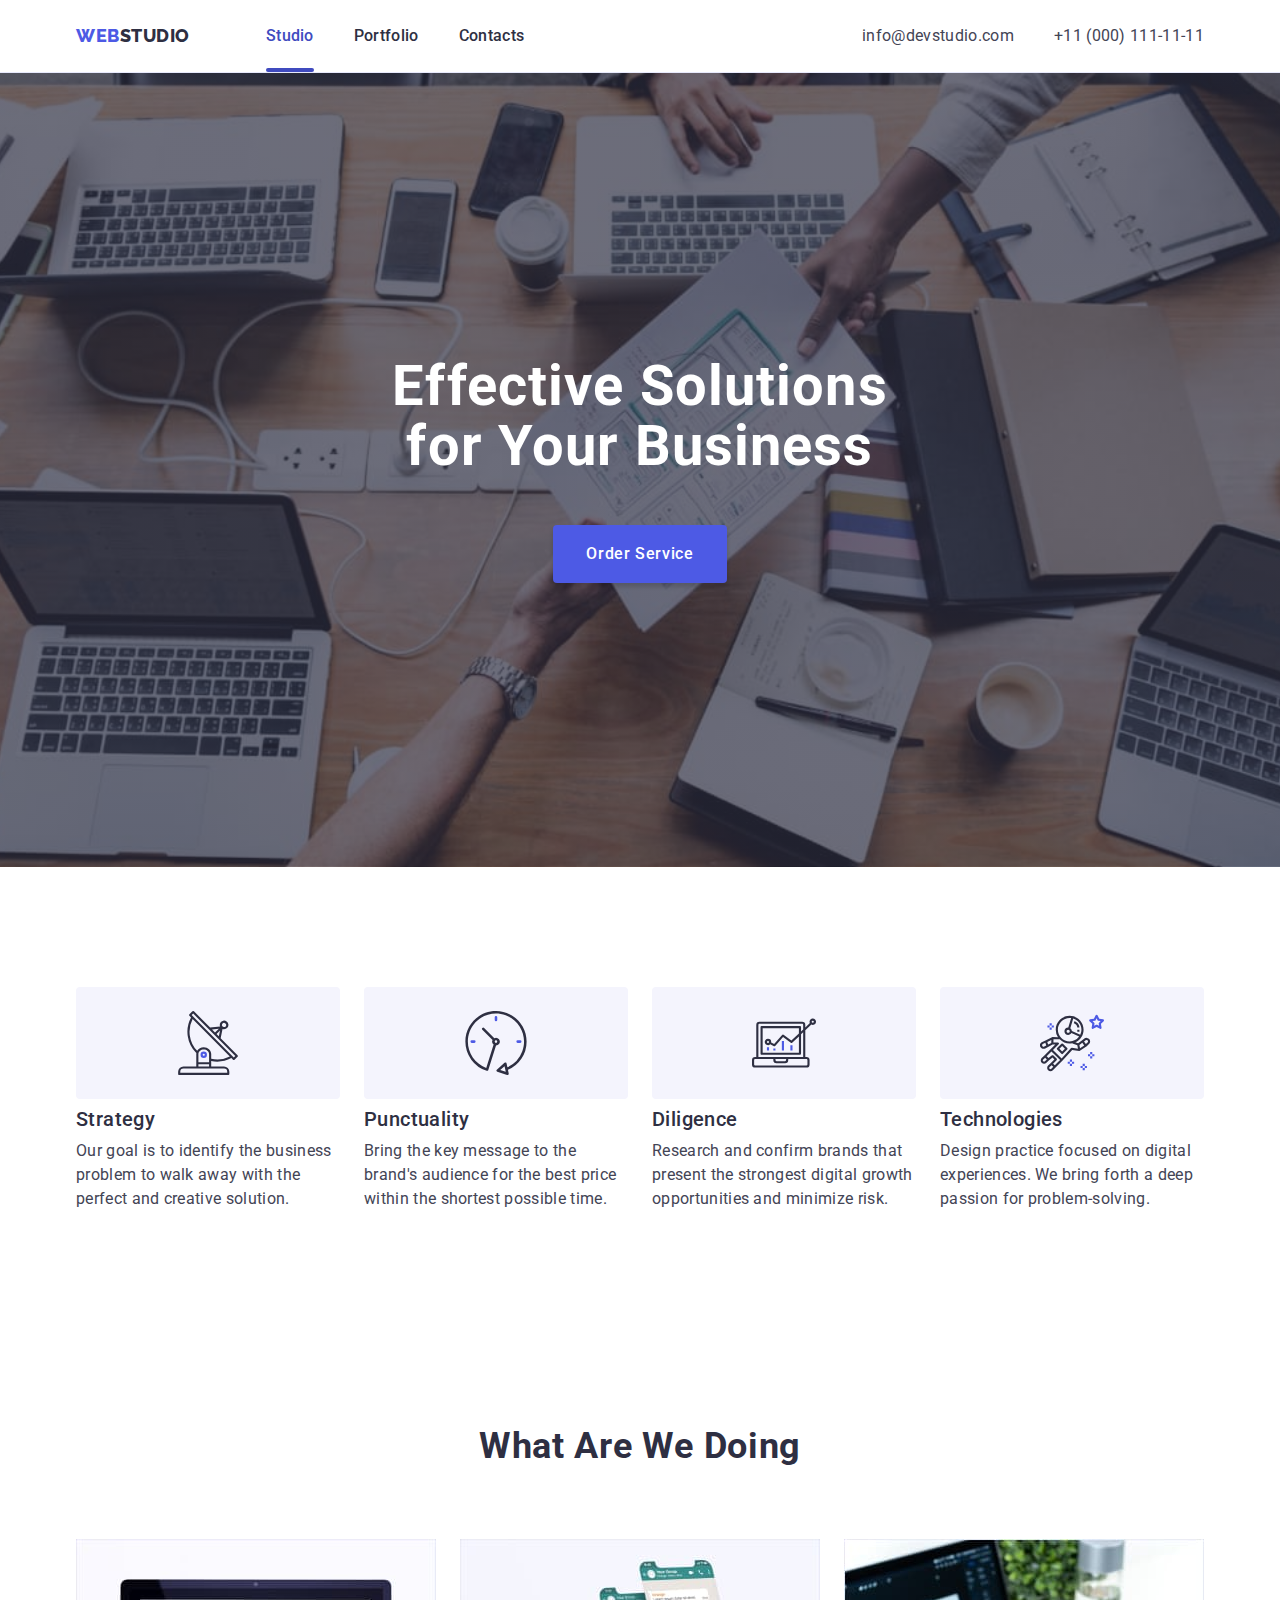
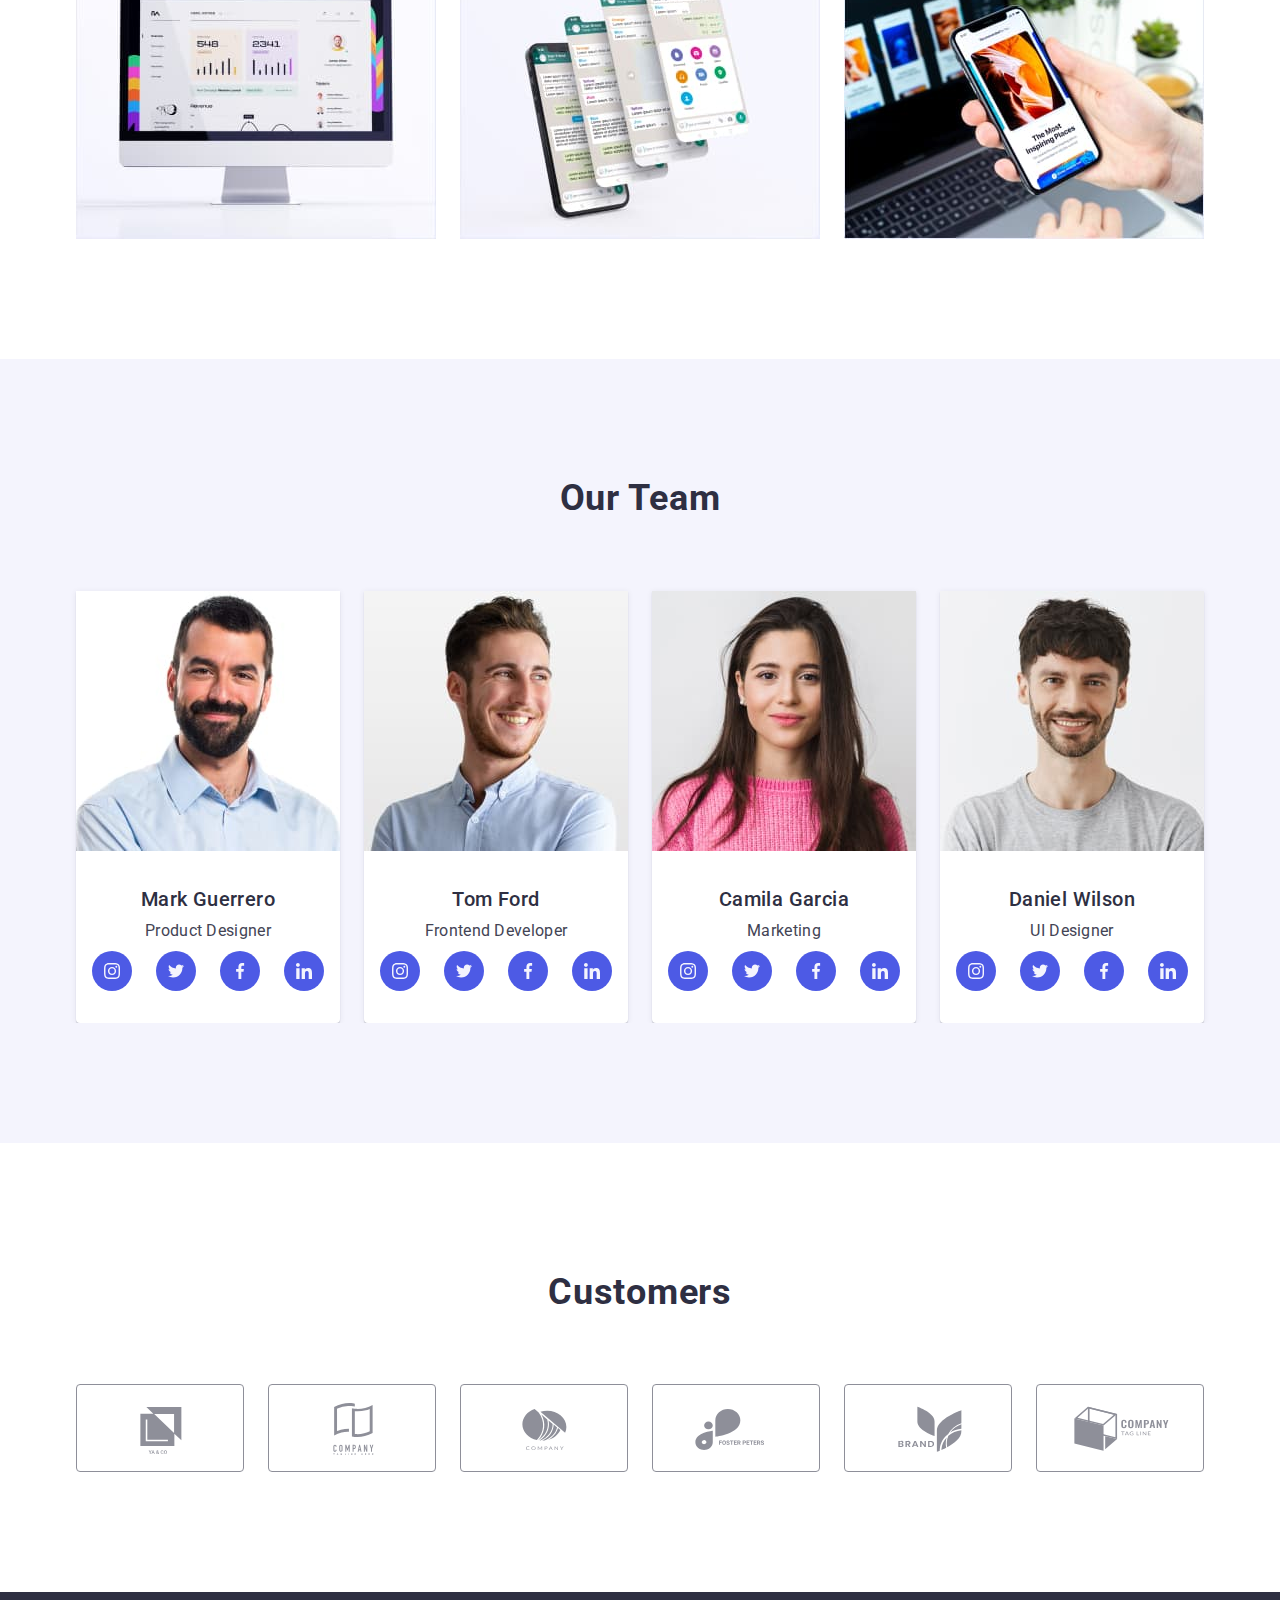
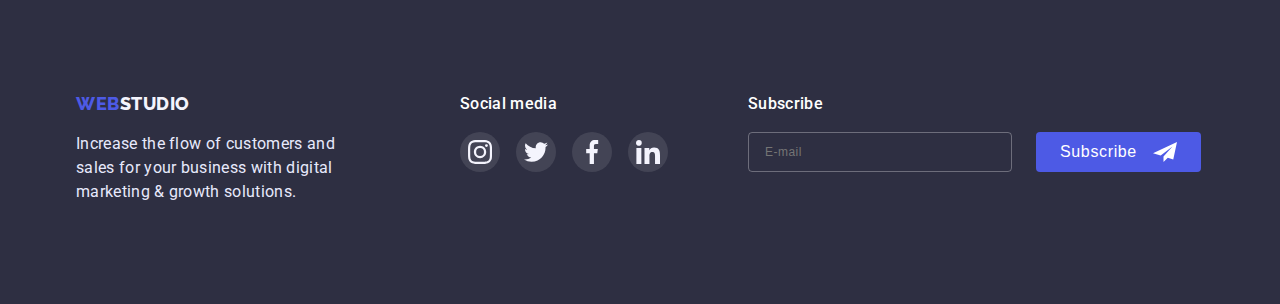
==== commit d6203116: "1.7.09 fixed bugs" ====
--- a/index.html
+++ b/index.html
@@ -133,7 +133,11 @@
           <ul class="list-third-section list">
             <li class="item-third-sec">
               <img
-                src="./images/monitor.jpg"
+                srcset="
+                  ./images/wawd/monitor.jpg    1x,
+                  ./images/wawd/monitor@2x.jpg 2x
+                "
+                src="./images/wawd/monitor.jpg"
                 alt="mac"
                 class="img-third-section"
                 width="360"
@@ -142,7 +146,11 @@
             </li>
             <li class="item-third-sec">
               <img
-                src="./images/phones.jpg"
+                srcset="
+                  ./images/wawd/phones.jpg    1x,
+                  ./images/wawd/phones@2x.jpg 2x
+                "
+                src="./images/wawd/phones.jpg"
                 alt="phones"
                 class="img-third-section"
                 width="360"
@@ -151,7 +159,8 @@
             </li>
             <li class="item-third-sec">
               <img
-                src="./images/news.jpg"
+                srcset="./images/wawd/news.jpg 1x, ./images/wawd/news@2x.jpg 2x"
+                src="./images/wawd/news.jpg"
                 alt="news"
                 class="img-third-section"
                 width="360"
@@ -168,7 +177,11 @@
             <li class="card">
               <img
                 class="pic-card"
-                src="./images/markguerrero.jpg"
+                srcset="
+                  ./images/our-team/mark-guerrero.jpg    1x,
+                  ./images/our-team/mark-guerrero@2x.jpg 2x
+                "
+                src="./images/our-team/mark-guerrero.jpg"
                 alt="Mark Product Designer"
                 width="264"
                 height="260"
@@ -209,7 +222,11 @@
             <li class="card">
               <img
                 class="pic-card"
-                src="./images/tomford.jpg"
+                srcset="
+                  ./images/our-team/tom-ford.jpg    1x,
+                  ./images/our-team/tom-ford@2x.jpg 2x
+                "
+                src="./images/our-team/tom-ford.jpg"
                 alt="Tom Frontend Dev"
                 width="264"
                 height="260"
@@ -250,7 +267,11 @@
             <li class="card">
               <img
                 class="pic-card"
-                src="./images/camilagarcia.jpg"
+                srcset="
+                  ./images/our-team/camila-garcia.jpg    1x,
+                  ./images/our-team/camila-garcia@2x.jpg 2x
+                "
+                src="./images/our-team/camila-garcia.jpg"
                 alt="Camila Marketing"
                 width="264"
                 height="260"
@@ -291,7 +312,11 @@
             <li class="card">
               <img
                 class="pic-card"
-                src="./images/danielwilson.jpg"
+                srcset="
+                  ./images/our-team/daniel-wilson.jpg    1x,
+                  ./images/our-team/daniel-wilson@2x.jpg 2x
+                "
+                src="./images/our-team/daniel-wilson.jpg"
                 alt="Daniel UI"
                 width="264"
                 height="260"
--- a/css/style1.css
+++ b/css/style1.css
@@ -96,10 +96,10 @@
   width: 100%;
 }
 
-@media screen and (min-width: 428px) {
+@media screen and (min-width: 480px) {
   .container,
   .footer-container {
-    width: 396px;
+    width: 480px;
   }
 }
 
@@ -135,7 +135,8 @@
 
 @media screen and (max-width: 767px) {
   .page-header {
-    padding: 24px 16px;
+    padding-top: 24px;
+    padding-bottom: 24px;
   }
 
   .list-nav,
@@ -149,8 +150,6 @@
     align-items: center;
   }
   .menu-button {
-    width: 40px;
-    height: 40px;
     background-color: transparent;
     border: none;
     cursor: pointer;
@@ -209,7 +208,7 @@
     position: absolute;
     content: "";
     display: block;
-    bottom: -1px;
+    bottom: 0px;
     left: 0;
     width: 100%;
     height: 4px;
@@ -253,7 +252,7 @@
   }
 }
 
-@media screen and (min-width: 768px) and (max-width: 1200px) {
+@media screen and (min-width: 768px) and (max-width: 1199px) {
   .list-address {
     font-size: 12px;
     flex-direction: column;
@@ -436,7 +435,7 @@
       rgba(46, 47, 66, 0.7),
       rgba(46, 47, 66, 0.7)
     ),
-    url(../images/people-office.jpg);
+    url(../images/bg/bg-desktop.jpg);
   margin: 0 auto;
   background-color: var(--dark);
   background-position: center;
@@ -1141,6 +1140,7 @@
 .tel.link {
   font-size: 36px;
   font-weight: 600;
+  line-height: 1.11;
 }
 
 .social-med-list {
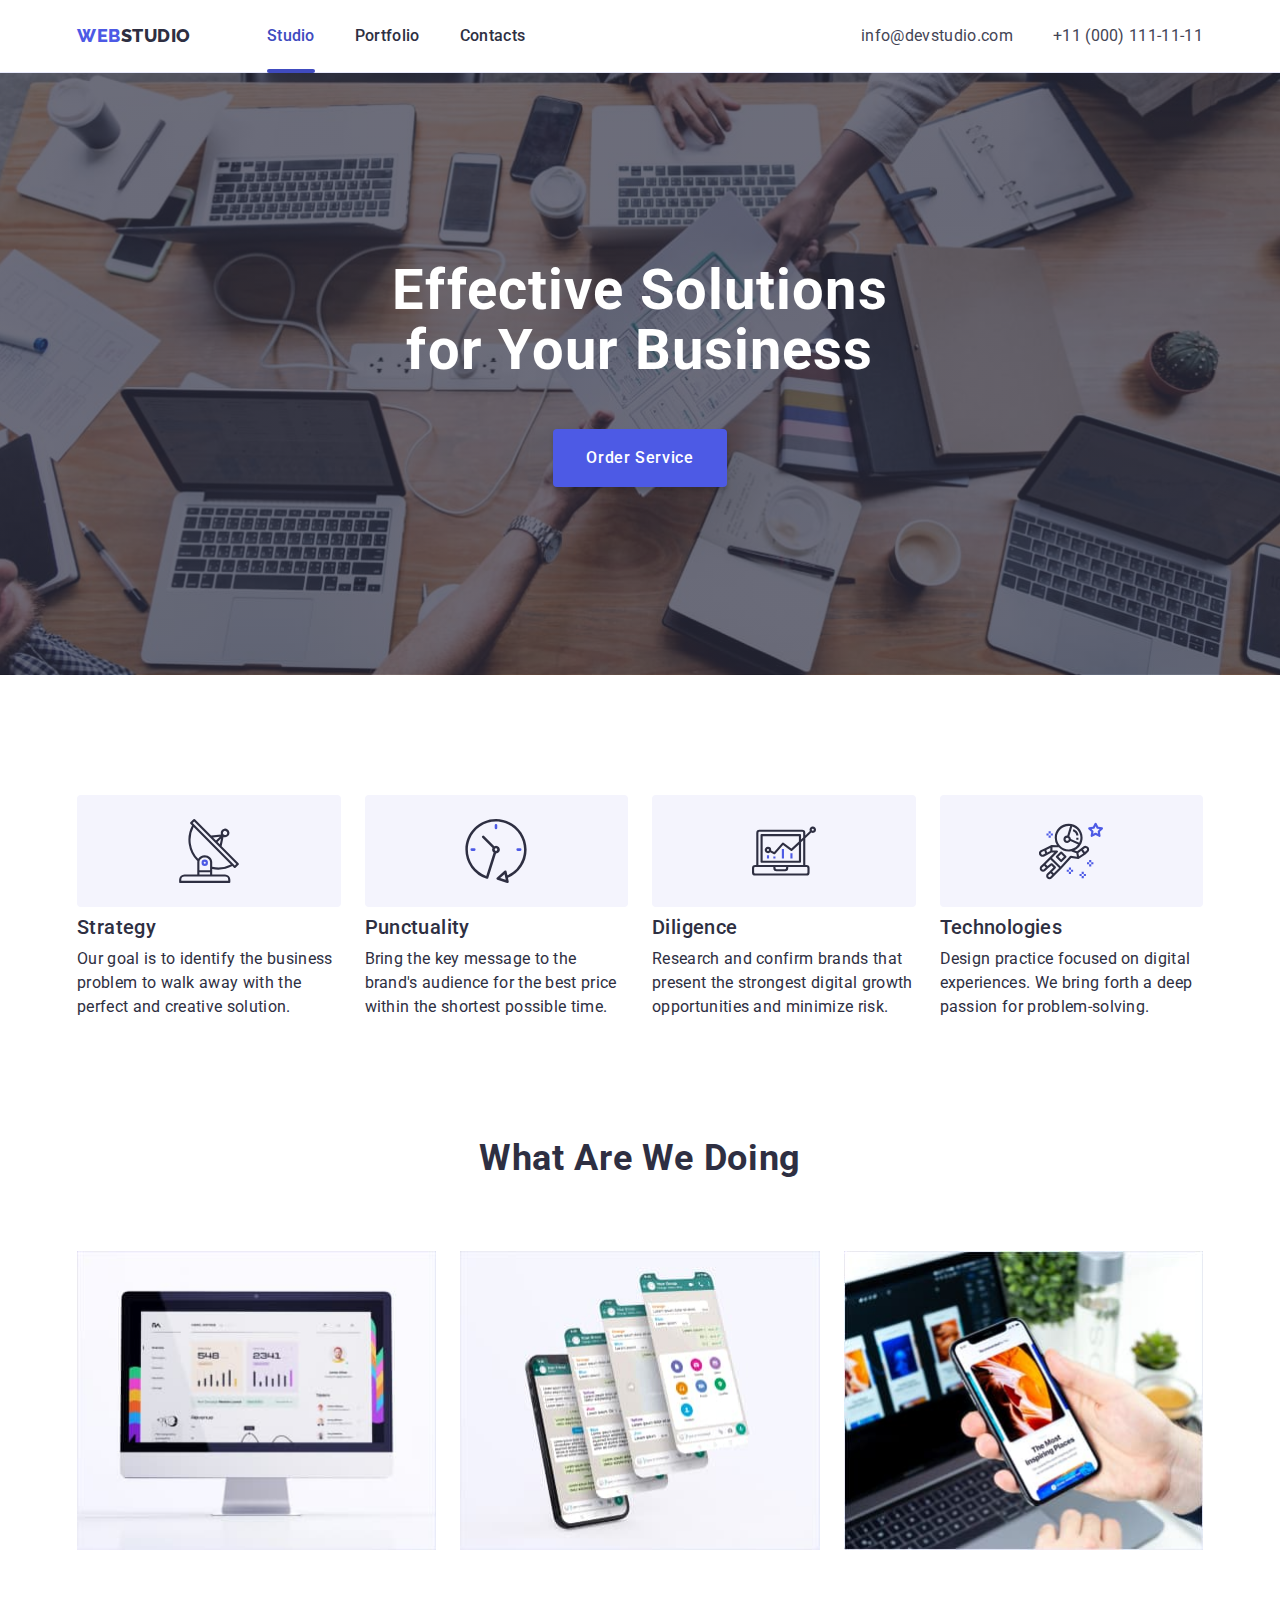
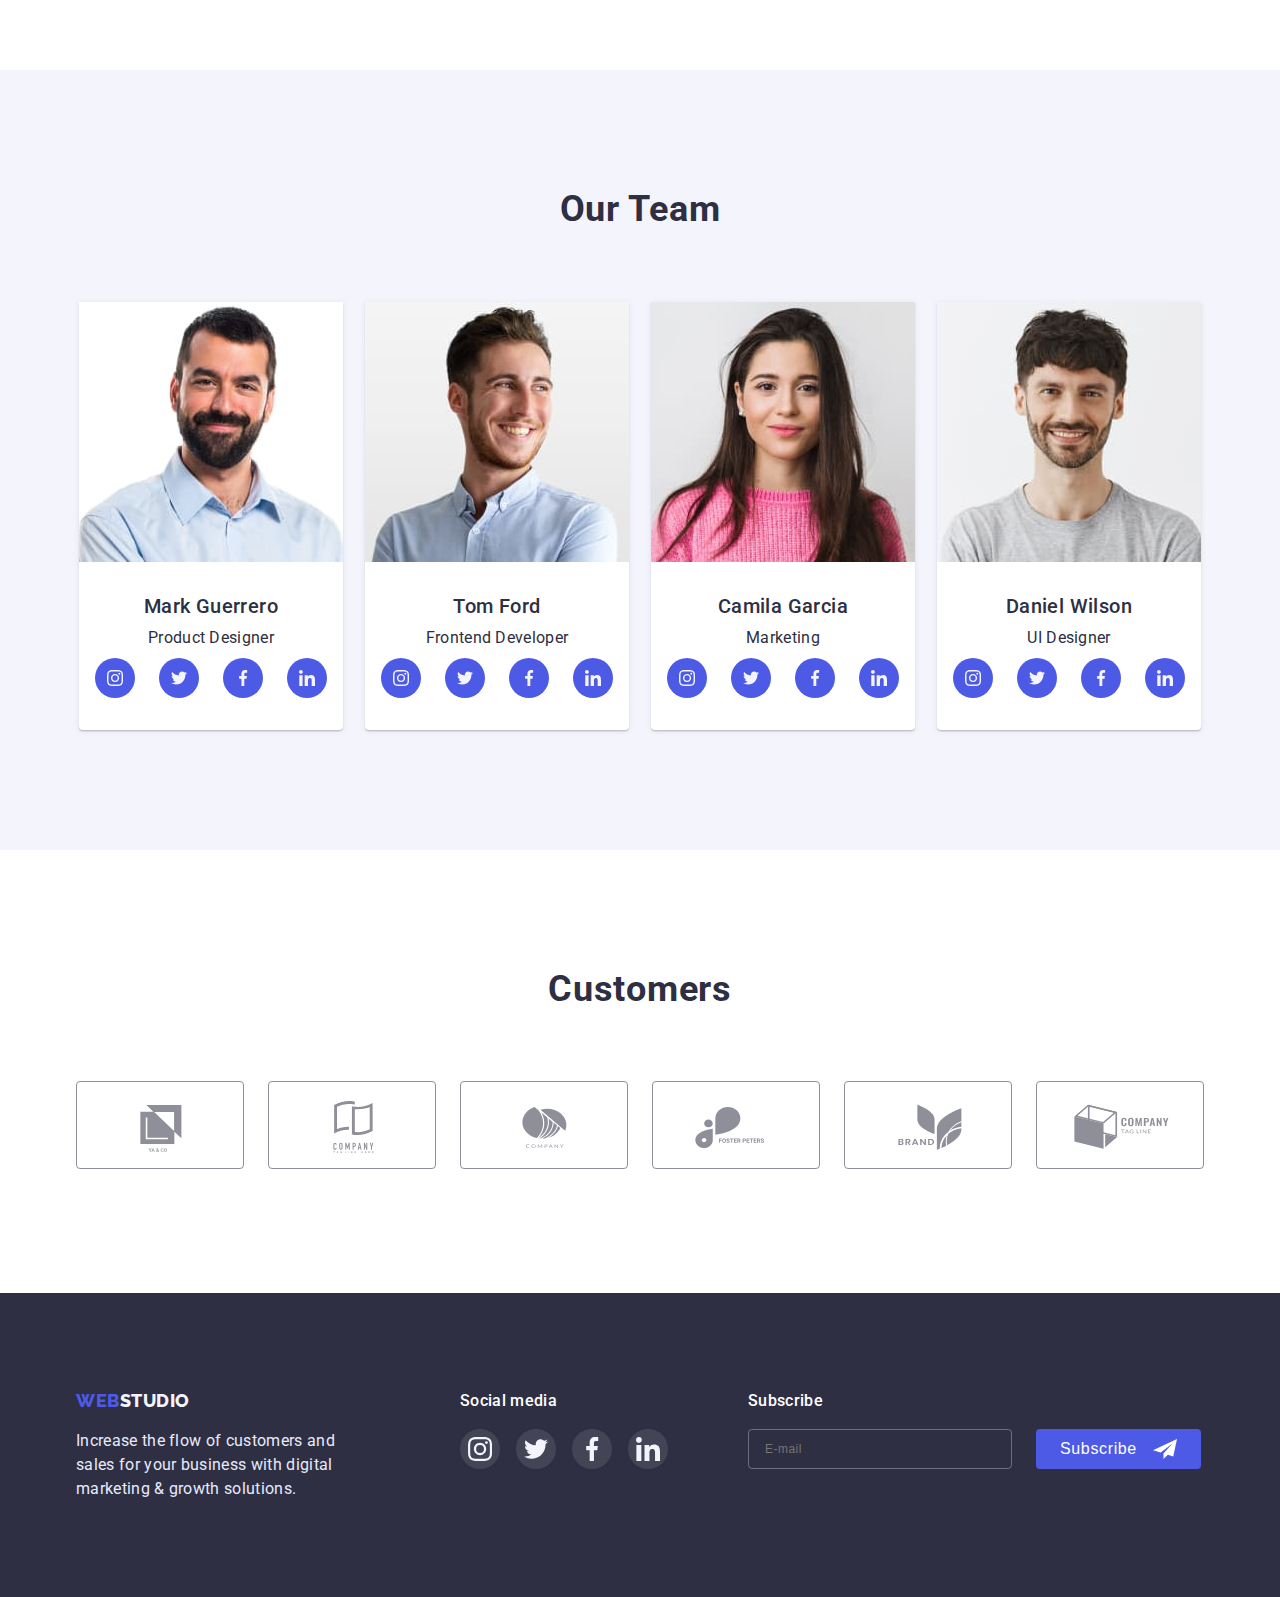
==== commit bc8e7764: "1.7.10 Add adaptive" ====
--- a/index.html
+++ b/index.html
@@ -64,7 +64,7 @@
       </div>
     </header>
     <main>
-      <section class="section hero">
+      <section class="hero">
         <div class="container container-hero">
           <h1 class="hero-title">Effective Solutions for Your Business</h1>
           <button type="button" class="btn-hero" data-modal-open>
@@ -171,7 +171,7 @@
         </div>
       </section>
       <section class="section fourth-section">
-        <div class="container">
+        <div class="container ourteam">
           <h2 class="title-fourth-section">Our Team</h2>
           <ul class="list-fourth-section list">
             <li class="card">
--- a/css/style1.css
+++ b/css/style1.css
@@ -29,6 +29,10 @@
   margin: 0;
 }
 
+body.modal-open {
+  overflow: hidden;
+}
+
 /* * {
   outline: 1px solid rgb(0, 221, 0);
 } */
@@ -58,13 +62,18 @@
 }
 
 ul {
-  margin-top: 0;
-  margin-bottom: 0;
+  margin: 0;
   padding: 0;
   list-style-type: none;
 }
 
-@media screen and (min-width: 320px) {
+img {
+  display: block;
+  max-width: 100%;
+  height: auto;
+}
+
+/* @media screen and (min-width: 320px) {
   html,
   .header,
   .footer,
@@ -74,26 +83,23 @@
   .menu-container {
     overflow-x: hidden;
   }
-}
+} */
 
 .section {
-  padding-bottom: 77px;
-  padding-top: 77px;
-}
-
-@media screen and (min-width: 768px) {
+  padding: 96px 0;
+}
+
+@media screen and (min-width: 1200px) {
   .section {
-    padding-bottom: 96px;
-    padding-top: 96px;
+    padding: 120px 0;
   }
 }
 
 .container {
-  padding-left: 15px;
-  padding-right: 15px;
+  padding-left: 16px;
+  padding-right: 16px;
   margin-left: auto;
   margin-right: auto;
-  width: 100%;
 }
 
 @media screen and (min-width: 480px) {
@@ -208,7 +214,7 @@
     position: absolute;
     content: "";
     display: block;
-    bottom: 0px;
+    bottom: -1px;
     left: 0;
     width: 100%;
     height: 4px;
@@ -297,17 +303,18 @@
 /* footer */
 
 .page-footer {
-  padding-top: 100px;
-  padding-bottom: 100px;
+  padding-top: 96px;
+  padding-bottom: 96px;
   background-color: var(--dark);
 }
 
 .footer-container {
-  display: flex;
-}
-
-.footer-summary {
-  width: 264px;
+  margin-right: auto;
+  margin-left: auto;
+  display: flex;
+  flex-direction: column;
+  justify-content: center;
+  align-items: center;
 }
 
 .footer-logo {
@@ -317,29 +324,64 @@
 }
 
 .ft-p {
+  display: block;
+  width: 264px;
   color: var(--accent);
   line-height: 1.5;
   letter-spacing: 0.02em;
 }
 
+@media screen and (min-width: 768px) {
+  .footer-container {
+    flex-direction: row;
+    flex-wrap: wrap;
+    row-gap: 72px;
+    column-gap: 24px;
+    justify-content: start;
+    align-items: self-start;
+  }
+}
+@media screen and (min-width: 768px) and (max-width: 1199px) {
+  .footer-container {
+    width: 582px;
+  }
+}
+
+@media screen and (max-width: 767px) {
+  .footer-logo {
+    text-align: center;
+  }
+}
+
 .social-block {
-  margin-left: 120px;
+  margin-top: 72px;
 }
 
 .social-title {
-  color: var(--white);
+  color: #ffffff;
   font-weight: 500;
+  letter-spacing: 0.02em;
   line-height: 1.5;
-  letter-spacing: 0.02em;
+  text-align: center;
   margin-bottom: 16px;
 }
 
+@media screen and (min-width: 767px) {
+  .social-title {
+    text-align: start;
+  }
+}
+
 .social-list {
   display: flex;
-}
-
-.social-list li:not(:last-child) {
-  margin-right: 16px;
+  gap: 16px;
+  justify-content: center;
+  margin-bottom: 72px;
+}
+@media screen and (min-width: 767px) {
+  .social-list {
+    margin: 0;
+  }
 }
 
 .social-link {
@@ -362,8 +404,21 @@
   width: 24px;
   height: 24px;
 }
+
 .subscribe {
-  margin-left: 80px;
+  display: flex;
+  flex-direction: column;
+  justify-content: center;
+  align-items: center;
+}
+
+.footer-form {
+  display: flex;
+  flex-direction: column;
+  justify-content: center;
+  align-items: center;
+  width: 100%;
+  max-width: 398px;
 }
 
 .footer-form-title {
@@ -373,12 +428,6 @@
   line-height: 1.5;
   letter-spacing: 0.02em;
   margin-bottom: 16px;
-}
-
-.footer-form {
-  display: flex;
-  align-items: center;
-  gap: 24px;
 }
 
 .input-footer {
@@ -387,7 +436,7 @@
   background-color: transparent;
   color: rgba(255, 255, 255, 0.6);
   font-size: 12px;
-  line-height: 1.5;
+  line-height: 2;
   letter-spacing: 0.04em;
   padding-top: 8px;
   padding-bottom: 8px;
@@ -396,11 +445,21 @@
   border-radius: 4px;
 }
 
+@media screen and (max-width: 767px) {
+  .subscribe {
+    width: 100%;
+  }
+  .input-footer {
+    width: 100%;
+  }
+}
+
 .footer-btn {
   display: flex;
   justify-content: center;
   align-items: center;
   padding: 8px 24px;
+  margin-top: 16px;
   gap: 16px;
   cursor: pointer;
   color: var(--white);
@@ -427,58 +486,141 @@
   fill: var(--white);
 }
 
+@media screen and (min-width: 768px) {
+  .footer-form {
+    flex-direction: row;
+    max-width: 100%;
+  }
+  .social-block,
+  .footer-btn {
+    margin: 0;
+  }
+  .input-footer {
+    max-width: 264px;
+    margin-right: 24px;
+  }
+  .footer-form-title {
+    text-align: start;
+  }
+  .subscribe {
+    display: flex;
+    flex-direction: column;
+    align-items: flex-start;
+  }
+}
+@media screen and (min-width: 1200px) {
+  .footer-container {
+    gap: 0;
+    padding: 0 15px;
+  }
+  .social-block {
+    margin-left: 120px;
+    margin-right: 80px;
+  }
+}
+
 /* Hero section */
 
 .hero {
   max-width: 1440px;
+  margin: 0 auto;
+  background-position: center;
+  background-size: cover;
   background-image: linear-gradient(
       rgba(46, 47, 66, 0.7),
       rgba(46, 47, 66, 0.7)
     ),
-    url(../images/bg/bg-desktop.jpg);
-  margin: 0 auto;
-  background-color: var(--dark);
-  background-position: center;
-  background-size: cover;
+    url(../images/bg/bg-mobile.jpg);
+}
+@media (min-device-pixel-ratio: 2) and (max-width: 479px),
+  (min-resolution: 192dpi) and (max-width: 479px),
+  (min-resolution: 2dppx) and (max-width: 479px) {
+  .hero {
+    background-image: linear-gradient(
+        rgba(46, 47, 66, 0.7),
+        rgba(46, 47, 66, 0.7)
+      ),
+      url(../images/bg/bg-mobile@2x.jpg);
+  }
+}
+@media screen and (min-width: 480px) {
+  .hero {
+    background-image: linear-gradient(
+        rgba(46, 47, 66, 0.7),
+        rgba(46, 47, 66, 0.7)
+      ),
+      url(../images/bg/bg-tablet.jpg);
+  }
+}
+@media (min-device-pixel-ratio: 2) and (min-width: 480px),
+  (min-resolution: 192dpi) and (min-width: 480px),
+  (min-resolution: 2dppx) and (min-width: 480px) {
+  .hero {
+    background-image: linear-gradient(
+        rgba(46, 47, 66, 0.7),
+        rgba(46, 47, 66, 0.7)
+      ),
+      url(../images/bg/bg-tablet@2x.jpg);
+  }
+}
+@media screen and (min-width: 768px) {
+  .hero {
+    background-image: linear-gradient(
+        rgba(46, 47, 66, 0.7),
+        rgba(46, 47, 66, 0.7)
+      ),
+      url(../images/bg/bg-desktop.jpg);
+  }
+}
+@media (min-device-pixel-ratio: 2) and (min-width: 768px),
+  (min-resolution: 192dpi) and (min-width: 768px),
+  (min-resolution: 2dppx) and (min-width: 768px) {
+  .hero {
+    background-image: linear-gradient(
+        rgba(46, 47, 66, 0.7),
+        rgba(46, 47, 66, 0.7)
+      ),
+      url(../images/bg/bg-desktop@2x.jpg);
+  }
 }
 
 .container-hero {
-  padding-top: 188px;
-  padding-bottom: 188px;
+  padding: 112px 0;
   text-align: center;
 }
+@media screen and (min-width: 1200px) {
+  .container-hero {
+    padding: 188px 0;
+  }
+}
 
 .hero-title {
-  font-size: 36px;
+  max-width: 496px;
+  font-size: 56px;
+  letter-spacing: 0.02em;
+  font-weight: 700;
+  line-height: 1.07;
   color: var(--white);
-  letter-spacing: 0.02em;
-  line-height: 1.07;
-  text-align: center;
-  margin-bottom: 72px;
   margin-left: auto;
   margin-right: auto;
 }
 
 @media screen and (max-width: 767px) {
   .hero-title {
-    width: calc(100% - 112px);
-    max-width: 318px;
-  }
-}
-
+    max-width: 320px;
+    font-size: 36px;
+    line-height: 1.1;
+    margin-bottom: 72px;
+  }
+}
 @media screen and (min-width: 768px) {
   .hero-title {
-    width: 496px;
-    font-size: 56px;
-    margin-bottom: 40px;
-  }
-}
-
+    margin-bottom: 36px;
+  }
+}
 @media screen and (min-width: 1200px) {
   .hero-title {
-    text-align: center;
-    margin: 0 auto 48px auto;
-    width: 496px;
+    margin-bottom: 48px;
   }
 }
 
@@ -506,22 +648,31 @@
 
 /* section-second */
 
-.section-second {
-  padding-top: 120px;
-  padding-bottom: 120px;
-}
-
-.list-second-section {
-  display: flex;
-  flex-wrap: wrap;
-}
-
-.list-item {
-  width: calc((100% - 3 * 24px) / 4);
-}
-
-.list-item:not(:last-child) {
-  margin-right: 24px;
+@media screen and (max-width: 767px) {
+  .list-item:not(:last-child) {
+    margin-bottom: 72px;
+  }
+}
+
+@media screen and (min-width: 768px) {
+  .list-second-section {
+    display: flex;
+    flex-wrap: wrap;
+    row-gap: 72px;
+    column-gap: 24px;
+  }
+  .list-item {
+    width: calc((100% - 24px) / 2);
+  }
+}
+
+@media screen and (min-width: 1200px) {
+  .list-second-section {
+    margin: 0;
+  }
+  .list-item {
+    width: calc((100% - 24px * 3) / 4);
+  }
 }
 
 .cont-avantages {
@@ -529,9 +680,14 @@
   justify-content: center;
   align-items: center;
   height: 112px;
-  margin-bottom: 8px;
   background-color: var(--light);
   border-radius: 4px;
+  margin-bottom: 8px;
+}
+@media screen and (max-width: 1199px) {
+  .cont-avantages {
+    display: none;
+  }
 }
 
 .icon-avantages {
@@ -539,24 +695,66 @@
   height: 64px;
 }
 
-.title-second-section {
-  margin-bottom: 8px;
+@media screen and (max-width: 1199px) {
+  .title-second-section {
+    letter-spacing: 0.02em;
+    color: var(--dark);
+    text-align: center;
+    font-size: 36px;
+    font-weight: 700;
+    line-height: 1.1;
+
+    margin-bottom: 8px;
+  }
+}
+@media screen and (min-width: 768px) {
+  .title-second-section {
+    text-align: start;
+  }
+}
+@media screen and (min-width: 1200px) {
+  .title-second-section {
+    color: var(--dark);
+    font-size: 20px;
+    font-weight: 500;
+    line-height: 1.2;
+    margin-bottom: 8px;
+    letter-spacing: 0.02em;
+  }
+}
+.text-second-section {
   font-weight: 500;
-  font-size: 20px;
-  line-height: 1.2;
-  letter-spacing: 0.02em;
-}
-
-.text-second-section {
-  color: var(--color-text);
   line-height: 1.5;
   letter-spacing: 0.02em;
 }
+@media screen and (min-width: 1200px) {
+  .text-second-section {
+    font-weight: 400;
+  }
+}
 
 /* third-section */
 
 .third-section {
-  padding-bottom: 120px;
+  display: none;
+  padding-top: 0;
+}
+
+@media screen and (min-width: 1200px) {
+  .third-section {
+    display: block;
+  }
+}
+.list-third-section {
+  display: flex;
+}
+
+.item-third-sec {
+  width: calc((100% - 2 * 24px) / 3);
+}
+
+.item-third-sec:not(:last-child) {
+  margin-right: 24px;
 }
 
 .title-third-section {
@@ -569,14 +767,6 @@
   text-align: center;
 }
 
-.list-third-section {
-  display: flex;
-}
-
-.item-third-sec:not(:last-child) {
-  margin-right: 24px;
-}
-
 .img-third-section {
   display: block;
   max-width: 100%;
@@ -585,65 +775,79 @@
 
 /* fourth-section */
 
+@media screen and (min-width: 768px) and (max-width: 1199px) {
+  .ourteam {
+    width: 582px;
+  }
+}
+
 .fourth-section {
   background-color: var(--light);
-  padding-top: 120px;
-  padding-bottom: 120px;
 }
 
 .title-fourth-section {
-  margin-bottom: 72px;
+  text-align: center;
+  color: var(--dark);
   font-weight: 700;
   font-size: 36px;
-  line-height: 1.11;
-  letter-spacing: 0.02em;
-  text-transform: capitalize;
+  line-height: 1.1;
+  letter-spacing: 0.02em;
+
+  margin-bottom: 72px;
+}
+
+.card {
+  max-width: 264px;
+  width: 100%;
   text-align: center;
-}
-
-.list-fourth-section {
-  display: flex;
-}
-
-.card {
   padding-bottom: 32px;
-  text-align: center;
-  background: var(--white);
+  background: #ffffff;
   box-shadow: 0px 1px 6px rgba(46, 47, 66, 0.08),
     0px 1px 1px rgba(46, 47, 66, 0.16), 0px 2px 1px rgba(46, 47, 66, 0.08);
   border-radius: 0px 0px 4px 4px;
 }
 
-.list-fourth-section .card:not(:last-child) {
-  margin-right: 24px;
-}
-
+.title-card {
+  margin-bottom: 8px;
+  color: var(--dark);
+  font-weight: 500;
+  font-size: 20px;
+  line-height: 1.2;
+  letter-spacing: 0.02em;
+}
+.text-fourth-section {
+  line-height: 1.5;
+  letter-spacing: 0.02em;
+  margin-bottom: 8px;
+}
 .pic-card {
   margin-bottom: 32px;
 }
 
-.title-card {
-  margin-bottom: 8px;
-  font-size: 20px;
-  font-weight: 500;
-  line-height: 1.2;
-  letter-spacing: 0.02em;
-}
-
-.text-fourth-section {
-  margin-bottom: 8px;
-  color: var(--color-text);
-  line-height: 1.5;
-  letter-spacing: 0.02em;
+@media screen and (max-width: 767px) {
+  .card {
+    margin: 0 auto;
+    margin-top: 72px;
+  }
+}
+
+@media screen and (min-width: 768px) {
+  .list-fourth-section {
+    display: flex;
+    flex-wrap: wrap;
+    row-gap: 68px;
+    column-gap: 22px;
+    justify-content: center;
+  }
+  .title-card {
+    flex-basis: calc((100% - 24px) / 2);
+  }
 }
 
 .list-networks {
   display: flex;
+  gap: 24px;
   justify-content: center;
-}
-
-.list-networks li:not(:last-child) {
-  margin-right: 24px;
 }
 
 .link-network {
@@ -656,83 +860,160 @@
   background-color: var(--color-primary);
   transition: background-color 250ms var(--time-transition);
 }
-
 .link-network:hover,
 .link-network:focus {
   background-color: var(--color-secondary);
 }
-
 .network {
   width: 16px;
   height: 16px;
+  fill: var(--light);
 }
 
 /* fifth-customers section  */
 
-.fifth-section {
-  padding-top: 130px;
-  padding-bottom: 120px;
-}
-
-.customers {
+.title-cumtomers-section {
   text-align: center;
-}
-
-.title-cumtomers-section {
+  font-size: 36px;
+  font-weight: 700;
+  line-height: 1.1;
+  letter-spacing: 0.02em;
+  margin-bottom: 72px;
+}
+
+.list-customers {
+  display: flex;
+  flex-wrap: wrap;
+  gap: 72px 16px;
+  justify-content: center;
+}
+
+.link-customers {
+  display: inline-block;
+  width: 190px;
+  height: 88px;
+  padding: 16px 40px;
+  border: 1px solid var(--color-subtitle-text);
+  border-radius: 4px;
+  color: var(--color-subtitle-text);
+  transition: color 250ms var(--time-transition);
+}
+
+.item-customers {
   display: block;
-  text-align: center;
-  margin-bottom: 72px;
-  font-size: 36px;
-  letter-spacing: 0.02em;
-  line-height: 1.1;
-}
-
-.list-customers {
-  display: flex;
-  gap: 24px;
-}
-
-.link-customers {
-  display: flex;
-  justify-content: center;
-  align-items: center;
-  width: 168px;
-  height: 88px;
-  color: var(--color-subtitle-text);
-  border: 1px solid #8e8f99;
-  border-radius: 4px;
-  transition: color 250ms var(--time-transition),
-    border-color 250ms var(--time-transition);
+  fill: currentColor;
 }
 
 .link-customers:hover,
 .link-customers:focus {
+  border-color: var(--color-secondary);
   color: var(--color-secondary);
-  border-color: var(--color-secondary);
-}
-
+}
+.list-customers .item {
+  flex-basis: calc((100% - 16px) / 2);
+}
 .item-customers {
-  display: block;
-  width: 104px;
+  width: 110px;
   height: 56px;
-  fill: currentColor;
+  transition: fill 250ms var(--time-transition);
+}
+
+@media screen and (min-width: 768px) {
+  .customers {
+    width: 552px;
+    padding: 0;
+  }
+  .list-customers {
+    flex-wrap: wrap;
+    column-gap: 24px;
+    row-gap: 72px;
+  }
+  .list-customers .item {
+    flex-basis: calc((100% - 2 * 24px) / 3);
+  }
+
+  .item-customers {
+    width: 104px;
+    height: 56px;
+  }
+
+  .link-customers {
+    width: 168px;
+    height: 88px;
+    padding: 16px 31px;
+  }
+}
+
+@media screen and (min-width: 1200px) {
+  .customers {
+    width: 1128px;
+  }
+  .list-customers {
+    flex-wrap: nowrap;
+    gap: 24px;
+  }
 }
 
 /* portfolio */
 
 .portfolio-section {
-  padding-top: 96px;
-  padding-bottom: 120px;
+  padding-top: 48px;
+  padding-bottom: 48px;
+}
+
+@media screen and (min-width: 428px) {
+  .portfolio {
+    width: 396px;
+  }
+}
+
+@media screen and (max-width: 767px) {
+  .filter-btns {
+    margin-bottom: 48px;
+  }
+  .filter-item {
+    display: inline-block;
+  }
+  .filter-item:not(:last-child) {
+    margin-right: 24px;
+  }
+  .filter-item:nth-child(-n + 2) {
+    margin-bottom: 16px;
+  }
 }
 
 .filter-btns {
   display: flex;
-  justify-content: center;
-  margin-bottom: 72px;
-}
-
-.filter-item:not(:last-child) {
-  margin-right: 24px;
+  flex-wrap: wrap;
+  row-gap: 16px;
+  justify-content: left;
+  margin-bottom: 48px;
+}
+
+@media screen and (min-width: 768px) {
+  .portfolio {
+    width: 768px;
+  }
+
+  .portfolio-section {
+    padding-top: 64px;
+    padding-bottom: 96px;
+  }
+  .filter-btns {
+    display: flex;
+    justify-content: center;
+    align-items: center;
+    row-gap: 24px;
+    column-gap: 24px;
+    margin-bottom: 64px;
+    top: 0;
+  }
+}
+
+@media screen and (min-width: 1200px) {
+  .portfolio {
+    width: 1158px;
+  }
 }
 
 .filter-btn {
@@ -766,22 +1047,35 @@
 .list-portfolio {
   display: flex;
   justify-content: center;
+  align-items: center;
+  flex-direction: column;
   flex-wrap: wrap;
+  gap: 40px;
 }
 
 .card-portfolio {
-  flex-basis: calc((100% - 2 * 24px) / 3);
   max-width: 360px;
-  margin-right: 24px;
-  margin-bottom: 48px;
-}
-
-.card-portfolio:nth-child(3n) {
-  margin-right: 0;
-}
-
-.card-portfolio:nth-last-child(-n + 3) {
-  margin-bottom: 0px;
+  box-shadow: 0px 1px 6px rgba(46, 47, 66, 0.08);
+}
+
+@media screen and (min-width: 768px) {
+  .list-portfolio {
+    flex-direction: row;
+    row-gap: 72px;
+    column-gap: 24px;
+    justify-content: flex-start;
+  }
+  .card-portfolio {
+    flex-basis: calc((100% - 24px) / 2);
+  }
+}
+@media screen and (min-width: 1200px) {
+  .list-portfolio {
+    row-gap: 48px;
+  }
+  .card-portfolio {
+    flex-basis: calc((100% - 24px * 2) / 3);
+  }
 }
 
 .card-content {
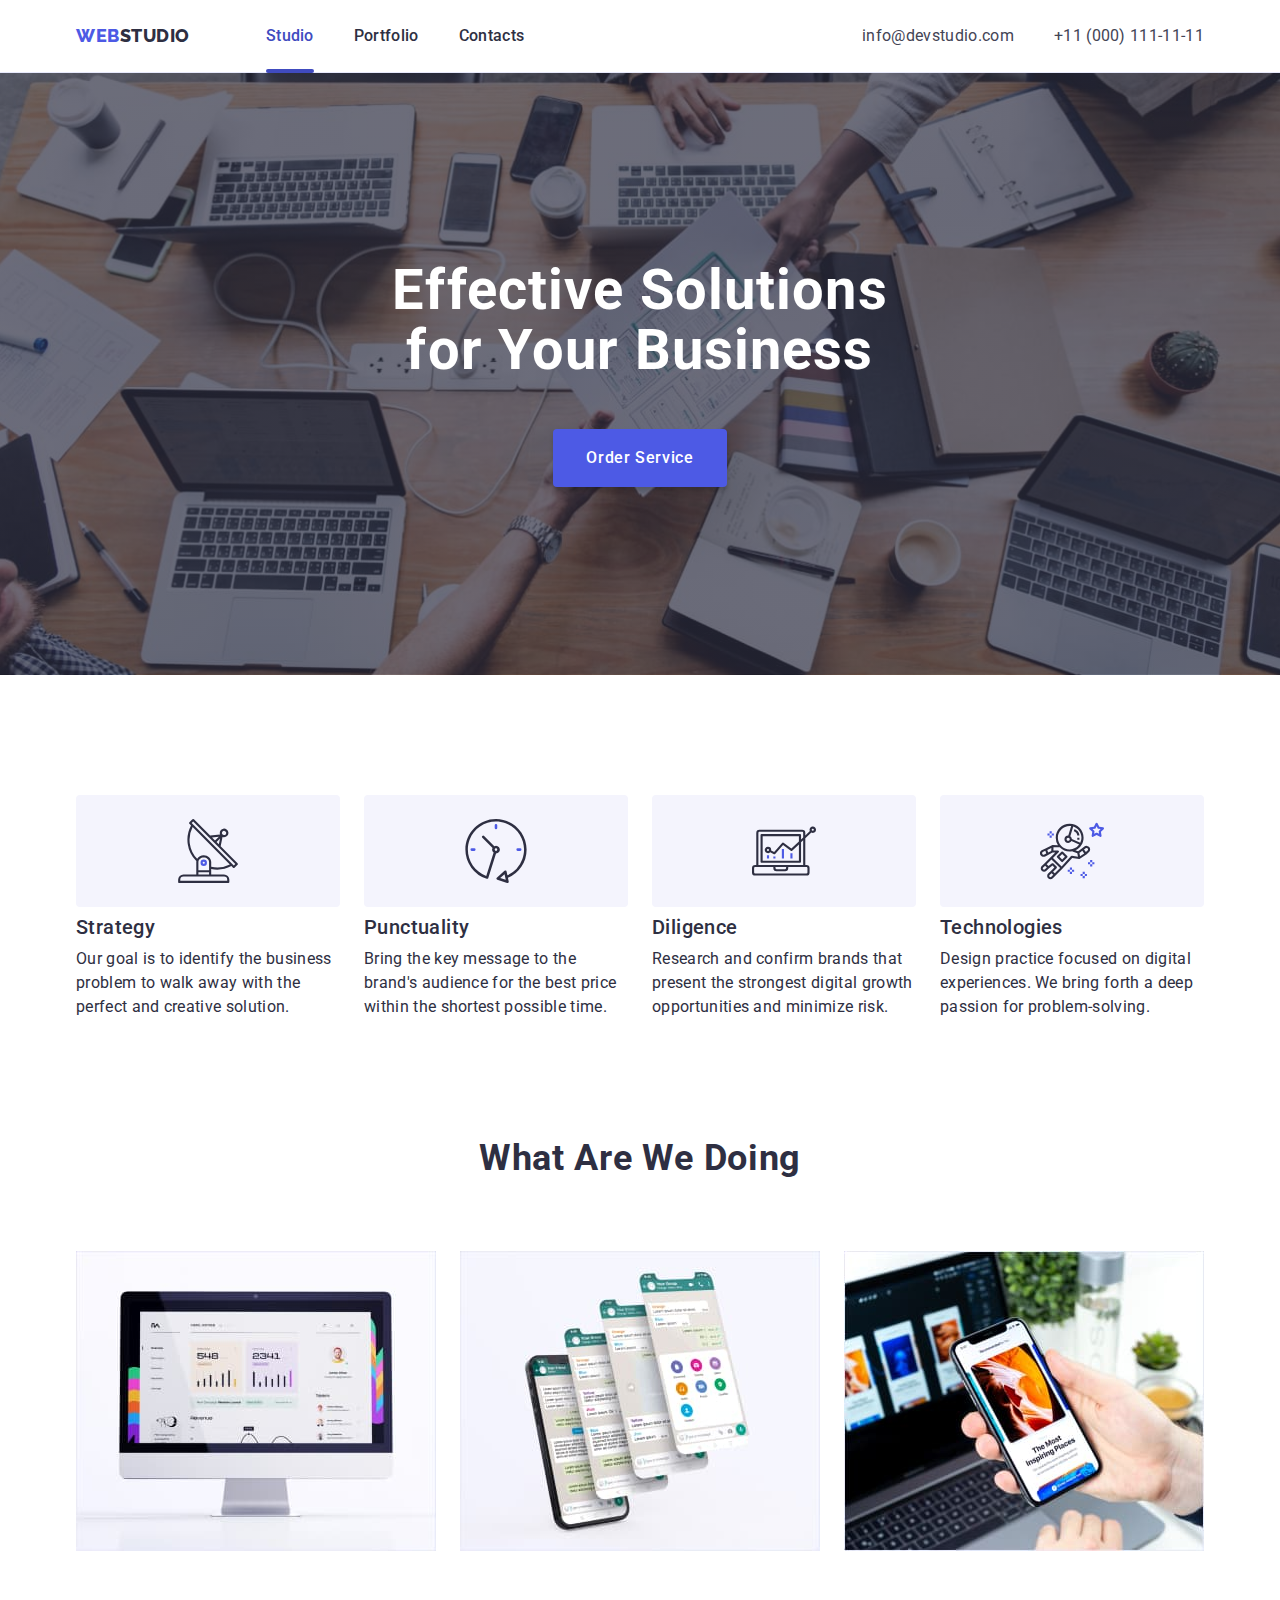
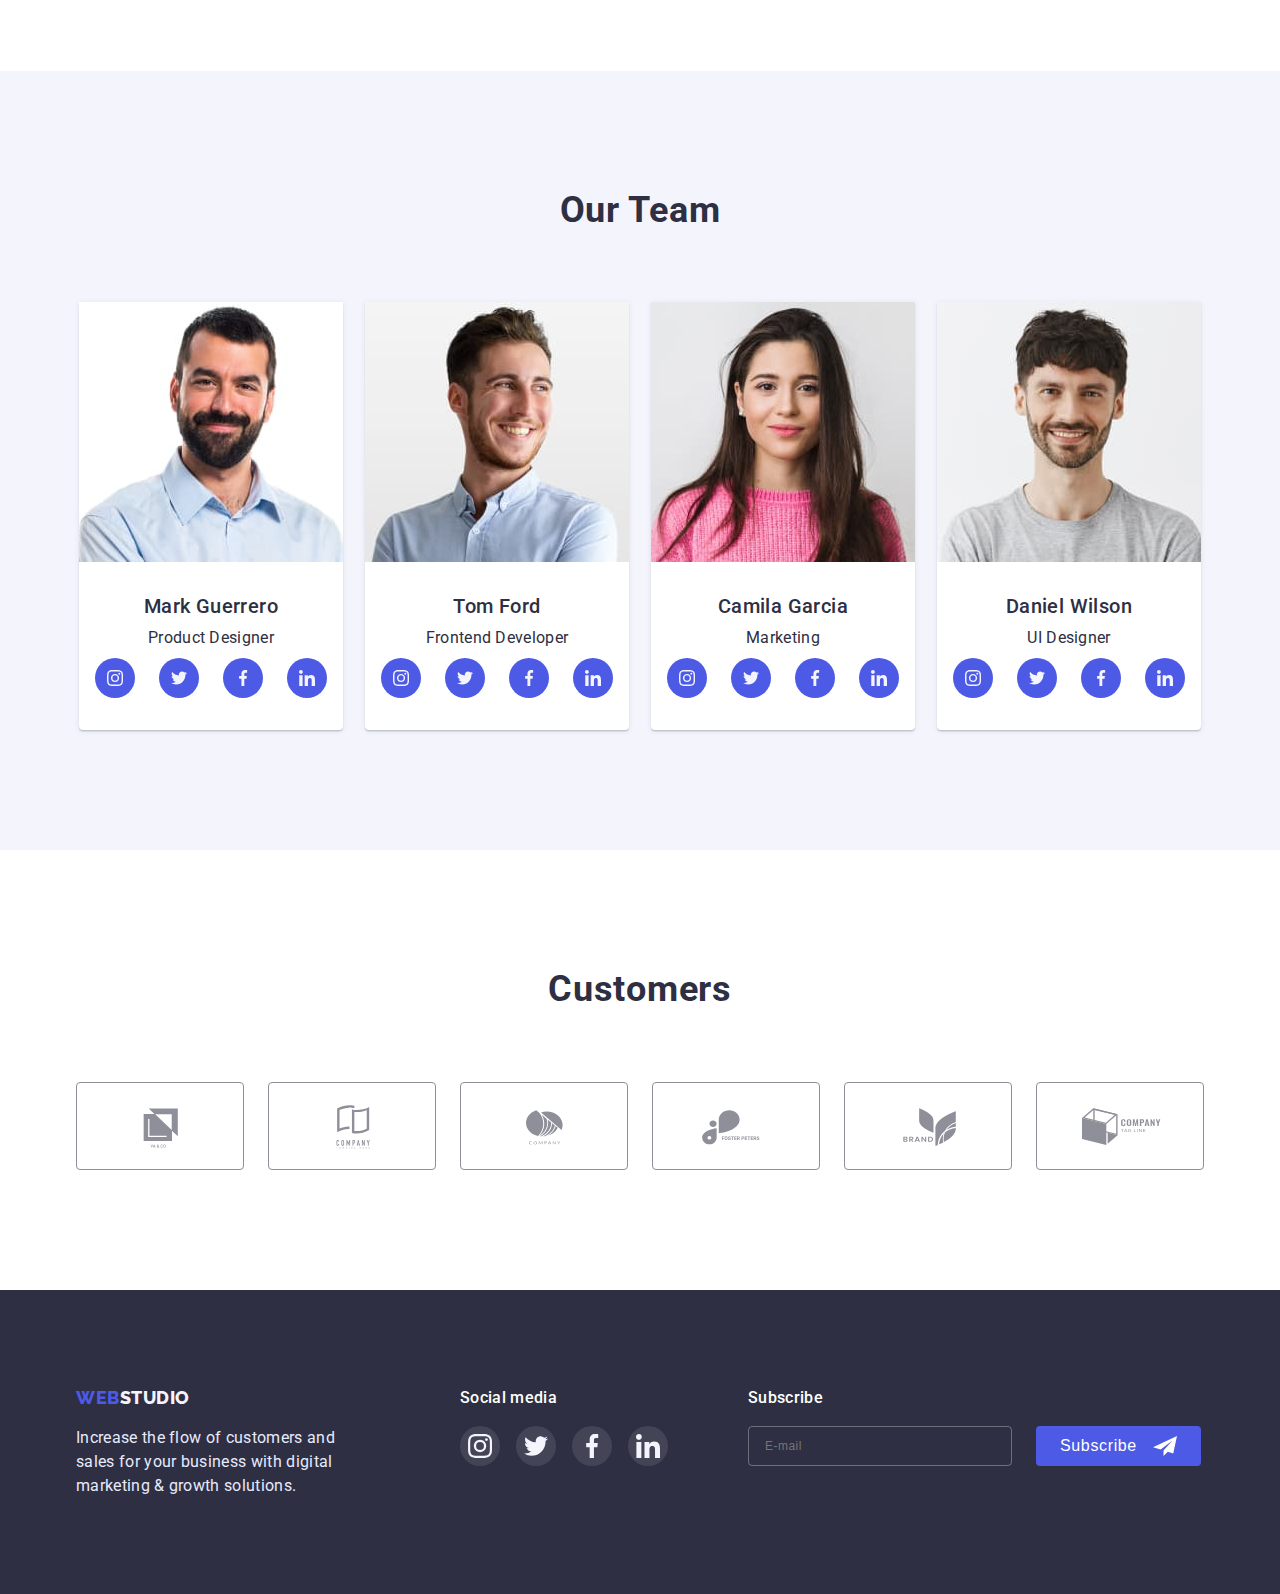
==== commit 2c7543fe: "1.7.11 Fixed bugs" ====
--- a/index.html
+++ b/index.html
@@ -16,7 +16,7 @@
       crossorigin="anonymous"
       referrerpolicy="no-referrer"
     />
-    <link rel="stylesheet" href="./css/style1.css" />
+    <link rel="stylesheet" href="./css/style.css" />
   </head>
   <body>
     <header class="page-header">
@@ -480,7 +480,9 @@
       </button>
       <div class="mobile-nav">
         <ul class="mobile-menu list">
-          <li class="item"><a href="./index.html" class="link">Studio</a></li>
+          <li class="item">
+            <a href="./index.html" class="link active-link">Studio</a>
+          </li>
           <li class="item">
             <a href="./portfolio.html" class="link">Portfolio</a>
           </li>
--- a/css/style.css
+++ b/css/style.css
@@ -0,0 +1,1500 @@
+html {
+  box-sizing: border-box;
+}
+*,
+*::before,
+*::after {
+  box-sizing: inherit;
+}
+
+:root {
+  --color-primary: #4d5ae5;
+  --color-secondary: #404bbf;
+  --dark: #2e2f42;
+  --color-text: #434455;
+  --color-subtitle-text: #8e8f99;
+  --accent: #e7e9fc;
+  --light: #f4f4fd;
+  --white: #ffffff;
+  --color-hover-footer: #31d0aa;
+  --time-transition: cubic-bezier(0.4, 0, 0.2, 1);
+  --outline: 1px solid tomato;
+}
+
+body {
+  background-color: var(--white);
+  font-family: Roboto, sans-serif;
+  font-size: 16px;
+  color: var(--dark);
+  margin: 0;
+}
+
+body.modal-open {
+  overflow: hidden;
+}
+
+/* * {
+  outline: 1px solid rgb(0, 221, 0);
+} */
+
+.visually-hidden {
+  position: absolute;
+  white-space: nowrap;
+  width: 1px;
+  height: 1px;
+  overflow: hidden;
+  border: 0;
+  padding: 0;
+  clip: rect(0 0 0 0);
+  clip-path: inset(50%);
+  margin: -1px;
+}
+
+p,
+h1,
+h2,
+h3,
+h4,
+h5,
+h6 {
+  margin-top: 0;
+  margin-bottom: 0;
+}
+
+ul {
+  margin: 0;
+  padding: 0;
+  list-style-type: none;
+}
+
+img {
+  display: block;
+  max-width: 100%;
+  height: auto;
+}
+
+/* @media screen and (min-width: 320px) {
+  html,
+  .header,
+  .footer,
+  .container,
+  .section,
+  .backdrop,
+  .menu-container {
+    overflow-x: hidden;
+  }
+} */
+
+.section {
+  padding: 96px 0;
+}
+
+@media screen and (min-width: 1200px) {
+  .section {
+    padding: 120px 0;
+  }
+}
+
+.container {
+  padding-left: 15px;
+  padding-right: 15px;
+  margin-left: auto;
+  margin-right: auto;
+}
+
+@media screen and (min-width: 480px) {
+  .container,
+  .footer-container {
+    width: 480px;
+  }
+}
+
+@media screen and (min-width: 768px) {
+  .container {
+    width: 768px;
+  }
+  .footer-container {
+    width: 552px;
+  }
+}
+
+@media screen and (min-width: 1200px) {
+  .container,
+  .footer-container {
+    width: 100%;
+    max-width: 1158px;
+  }
+}
+
+/* header */
+
+.page-header {
+  border-bottom: 1px solid var(--accent);
+  box-shadow: 0px 2px 1px rgba(46, 47, 66, 0.08),
+    0px 1px 1px rgba(46, 47, 66, 0.16), 0px 1px 6px rgba(46, 47, 66, 0.08);
+}
+
+.nav-header {
+  display: flex;
+  align-items: center;
+}
+
+@media screen and (max-width: 767px) {
+  .page-header {
+    padding-top: 24px;
+    padding-bottom: 24px;
+  }
+
+  .list-nav,
+  .page-address {
+    display: none;
+  }
+
+  .nav-header {
+    display: flex;
+    justify-content: space-between;
+    align-items: center;
+  }
+  .menu-button {
+    background-color: transparent;
+    border: none;
+    cursor: pointer;
+  }
+  .mobile-icon {
+    display: inline-block;
+    width: 32px;
+    height: 22px;
+    stroke: #2e2f42;
+    stroke-linecap: round;
+    stroke-linejoin: round;
+    stroke-width: 3px;
+  }
+}
+
+@media screen and (min-width: 768px) {
+  .menu-button {
+    display: none;
+  }
+  .container.container-header {
+    display: flex;
+    align-items: center;
+  }
+  .nav-header {
+    display: flex;
+    align-items: center;
+  }
+  .list-nav {
+    display: flex;
+    margin-left: 76px;
+  }
+
+  .list-nav .item:not(:last-child) {
+    margin-right: 40px;
+  }
+
+  .nav-link {
+    position: relative;
+    display: block;
+    padding-top: 24px;
+    padding-bottom: 24px;
+    text-decoration: none;
+    color: var(--dark);
+    font-size: 16px;
+    font-weight: 500;
+    line-height: 1.5;
+    letter-spacing: 0.02em;
+    transition: color 250ms var(--time-transition);
+  }
+
+  .active-link {
+    color: var(--color-secondary);
+  }
+
+  .nav-link.active-link::after {
+    position: absolute;
+    content: "";
+    display: block;
+    bottom: -1px;
+    left: 0;
+    width: 100%;
+    height: 4px;
+    background-color: var(--color-secondary);
+    border-radius: 2px;
+    transform: scaleX(1);
+    transition: transform 250ms var(--time-transition);
+  }
+
+  .active-link:hover::after {
+    transform: scaleX(0.5);
+  }
+
+  .page-address {
+    display: flex;
+    margin-left: auto;
+  }
+
+  .list-address {
+    display: flex;
+  }
+
+  .list-address .item:not(:last-child) {
+    margin-right: 40px;
+  }
+
+  .link-address {
+    display: block;
+    color: var(--color-text);
+    font-style: normal;
+    line-height: 1.5;
+    text-decoration: none;
+    letter-spacing: 0.02em;
+    transition: color 250ms var(--time-transition);
+  }
+
+  .link:hover,
+  .link:focus {
+    text-decoration: none;
+    color: var(--color-secondary);
+  }
+}
+
+@media screen and (min-width: 768px) and (max-width: 1199px) {
+  .list-address {
+    font-size: 12px;
+    gap: 12px;
+    flex-direction: column;
+  }
+
+  .list-address .link-address.link {
+    margin-left: auto;
+  }
+
+  .list-address .item:not(:last-child) {
+    margin-right: 0;
+  }
+}
+
+@media screen and (min-width: 1200px) {
+  .link-address {
+    padding-top: 24px;
+    padding-bottom: 24px;
+  }
+}
+
+.logo-ws {
+  color: var(--color-primary);
+  font-family: "Raleway", sans-serif;
+  font-style: normal;
+  font-weight: 800;
+  font-size: 18px;
+  line-height: 1.33;
+  text-decoration: none;
+  letter-spacing: 0.03em;
+  text-transform: uppercase;
+}
+
+.logo-ws-dark {
+  color: var(--dark);
+}
+
+.logo-ws-light {
+  color: var(--light);
+}
+
+/* footer */
+
+.page-footer {
+  padding-top: 96px;
+  padding-bottom: 96px;
+  background-color: var(--dark);
+}
+
+.footer-container {
+  margin-right: auto;
+  margin-left: auto;
+  display: flex;
+  flex-direction: column;
+  justify-content: center;
+  align-items: center;
+}
+
+.footer-logo {
+  padding: 0;
+  display: block;
+  margin-bottom: 16px;
+}
+
+.ft-p {
+  display: block;
+  width: 264px;
+  color: var(--accent);
+  line-height: 1.5;
+  letter-spacing: 0.02em;
+}
+
+@media screen and (min-width: 768px) {
+  .footer-container {
+    flex-direction: row;
+    flex-wrap: wrap;
+    row-gap: 72px;
+    column-gap: 24px;
+    justify-content: start;
+    align-items: self-start;
+  }
+}
+@media screen and (min-width: 768px) and (max-width: 1199px) {
+  .footer-container {
+    width: 582px;
+  }
+}
+
+@media screen and (max-width: 767px) {
+  .footer-logo {
+    text-align: center;
+  }
+}
+
+.social-block {
+  margin-top: 72px;
+  margin-bottom: 72px;
+}
+
+.social-title {
+  color: #ffffff;
+  font-weight: 500;
+  letter-spacing: 0.02em;
+  line-height: 1.5;
+  text-align: center;
+  margin-bottom: 16px;
+}
+
+@media screen and (min-width: 767px) {
+  .social-title {
+    text-align: start;
+  }
+}
+
+.social-list {
+  display: flex;
+  gap: 16px;
+  justify-content: center;
+}
+@media screen and (min-width: 767px) {
+  .social-list {
+    margin: 0;
+  }
+}
+
+.social-link {
+  display: flex;
+  justify-content: center;
+  align-items: center;
+  width: 40px;
+  height: 40px;
+  border-radius: 50%;
+  background-color: rgba(255, 255, 255, 0.1);
+  transition: background-color 250ms var(--time-transition);
+}
+
+.social-link:hover,
+.social-link:focus {
+  background-color: var(--color-hover-footer);
+}
+
+.social-item {
+  width: 24px;
+  height: 24px;
+}
+
+.subscribe {
+  display: flex;
+  flex-direction: column;
+  justify-content: center;
+  align-items: center;
+}
+
+.footer-form {
+  display: flex;
+  flex-direction: column;
+  justify-content: center;
+  align-items: center;
+  width: 100%;
+  max-width: 398px;
+}
+
+.footer-form-title {
+  color: var(--white);
+  font-size: 16px;
+  font-weight: 500;
+  line-height: 1.5;
+  letter-spacing: 0.02em;
+  margin-bottom: 16px;
+}
+
+.input-footer {
+  width: 264px;
+  height: 40px;
+  background-color: transparent;
+  color: rgba(255, 255, 255, 0.6);
+  font-size: 12px;
+  line-height: 2;
+  letter-spacing: 0.04em;
+  padding-top: 8px;
+  padding-bottom: 8px;
+  padding-left: 16px;
+  border: 1px solid rgba(255, 255, 255, 0.3);
+  border-radius: 4px;
+}
+
+@media screen and (max-width: 767px) {
+  .subscribe {
+    width: 100%;
+  }
+  .input-footer {
+    width: 100%;
+  }
+}
+
+.footer-btn {
+  display: flex;
+  justify-content: center;
+  align-items: center;
+  padding: 8px 24px;
+  margin-top: 16px;
+  gap: 16px;
+  cursor: pointer;
+  color: var(--white);
+  font-weight: 500;
+  font-size: 16px;
+  line-height: 1.5;
+  letter-spacing: 0.04em;
+  background-color: var(--color-primary);
+  border: transparent;
+  border-radius: 4px;
+  transition: background-color 250ms var(--time-transition),
+    transform 250ms var(--time-transition);
+}
+
+.footer-btn:hover,
+.footer-btn:focus {
+  background-color: var(--color-secondary);
+  transform: translateY(1px);
+}
+
+.subscribe-icon {
+  width: 24px;
+  height: 24px;
+  fill: var(--white);
+}
+
+@media screen and (min-width: 768px) {
+  .footer-form {
+    flex-direction: row;
+    max-width: 100%;
+  }
+  .social-block,
+  .footer-btn {
+    margin: 0;
+  }
+  .input-footer {
+    max-width: 264px;
+    margin-right: 24px;
+  }
+  .footer-form-title {
+    text-align: start;
+  }
+  .subscribe {
+    display: flex;
+    flex-direction: column;
+    align-items: flex-start;
+  }
+}
+@media screen and (min-width: 1200px) {
+  .footer-container {
+    gap: 0;
+    padding: 0 15px;
+  }
+  .social-block {
+    margin-left: 120px;
+    margin-right: 80px;
+  }
+}
+
+/* Hero section */
+
+.hero {
+  max-width: 1440px;
+  margin: 0 auto;
+  background-position: center;
+  background-size: cover;
+  background-image: linear-gradient(
+      rgba(46, 47, 66, 0.7),
+      rgba(46, 47, 66, 0.7)
+    ),
+    url(../images/bg/bg-mobile.jpg);
+}
+@media (min-device-pixel-ratio: 2) and (max-width: 479px),
+  (min-resolution: 192dpi) and (max-width: 479px),
+  (min-resolution: 2dppx) and (max-width: 479px) {
+  .hero {
+    background-image: linear-gradient(
+        rgba(46, 47, 66, 0.7),
+        rgba(46, 47, 66, 0.7)
+      ),
+      url(../images/bg/bg-mobile@2x.jpg);
+  }
+}
+@media screen and (min-width: 480px) {
+  .hero {
+    background-image: linear-gradient(
+        rgba(46, 47, 66, 0.7),
+        rgba(46, 47, 66, 0.7)
+      ),
+      url(../images/bg/bg-tablet.jpg);
+  }
+}
+@media (min-device-pixel-ratio: 2) and (min-width: 480px),
+  (min-resolution: 192dpi) and (min-width: 480px),
+  (min-resolution: 2dppx) and (min-width: 480px) {
+  .hero {
+    background-image: linear-gradient(
+        rgba(46, 47, 66, 0.7),
+        rgba(46, 47, 66, 0.7)
+      ),
+      url(../images/bg/bg-tablet@2x.jpg);
+  }
+}
+@media screen and (min-width: 768px) {
+  .hero {
+    background-image: linear-gradient(
+        rgba(46, 47, 66, 0.7),
+        rgba(46, 47, 66, 0.7)
+      ),
+      url(../images/bg/bg-desktop.jpg);
+  }
+}
+@media (min-device-pixel-ratio: 2) and (min-width: 768px),
+  (min-resolution: 192dpi) and (min-width: 768px),
+  (min-resolution: 2dppx) and (min-width: 768px) {
+  .hero {
+    background-image: linear-gradient(
+        rgba(46, 47, 66, 0.7),
+        rgba(46, 47, 66, 0.7)
+      ),
+      url(../images/bg/bg-desktop@2x.jpg);
+  }
+}
+
+.container-hero {
+  padding: 112px 0;
+  text-align: center;
+}
+@media screen and (min-width: 1200px) {
+  .container-hero {
+    padding: 188px 0;
+  }
+}
+
+.hero-title {
+  max-width: 496px;
+  font-size: 56px;
+  letter-spacing: 0.02em;
+  font-weight: 700;
+  line-height: 1.07;
+  color: var(--white);
+  margin-left: auto;
+  margin-right: auto;
+}
+
+@media screen and (max-width: 767px) {
+  .hero-title {
+    max-width: 320px;
+    font-size: 36px;
+    line-height: 1.1;
+    margin-bottom: 72px;
+  }
+}
+@media screen and (min-width: 768px) {
+  .hero-title {
+    margin-bottom: 36px;
+  }
+}
+@media screen and (min-width: 1200px) {
+  .hero-title {
+    margin-bottom: 48px;
+  }
+}
+
+.btn-hero {
+  font-family: inherit;
+  color: var(--white);
+  font-weight: 500;
+  font-size: 16px;
+  line-height: 1.5;
+  letter-spacing: 0.04em;
+  background: var(--color-primary);
+  box-shadow: 0px 4px 4px rgba(0, 0, 0, 0.15);
+  border-radius: 4px;
+  cursor: pointer;
+  padding: 16px 32px;
+  min-width: 169px;
+  border: 1px solid transparent;
+  transition: background-color 250ms var(--time-transition);
+}
+
+.btn-hero:hover,
+.btn-hero:focus {
+  background-color: var(--color-secondary);
+}
+
+/* section-second */
+
+@media screen and (max-width: 767px) {
+  .list-item:not(:last-child) {
+    margin-bottom: 72px;
+  }
+}
+
+@media screen and (min-width: 768px) {
+  .list-second-section {
+    display: flex;
+    flex-wrap: wrap;
+    row-gap: 72px;
+    column-gap: 24px;
+  }
+  .list-item {
+    width: calc((100% - 24px) / 2);
+  }
+}
+
+@media screen and (min-width: 1200px) {
+  .list-second-section {
+    margin: 0;
+  }
+  .list-item {
+    width: calc((100% - 24px * 3) / 4);
+  }
+}
+
+.cont-avantages {
+  display: flex;
+  justify-content: center;
+  align-items: center;
+  height: 112px;
+  background-color: var(--light);
+  border-radius: 4px;
+  margin-bottom: 8px;
+}
+@media screen and (max-width: 1199px) {
+  .cont-avantages {
+    display: none;
+  }
+}
+
+.icon-avantages {
+  width: 64px;
+  height: 64px;
+}
+
+@media screen and (max-width: 1199px) {
+  .title-second-section {
+    letter-spacing: 0.02em;
+    color: var(--dark);
+    text-align: center;
+    font-size: 36px;
+    font-weight: 700;
+    line-height: 1.1;
+
+    margin-bottom: 8px;
+  }
+}
+@media screen and (min-width: 768px) {
+  .title-second-section {
+    text-align: start;
+  }
+}
+@media screen and (min-width: 1200px) {
+  .title-second-section {
+    color: var(--dark);
+    font-size: 20px;
+    font-weight: 500;
+    line-height: 1.2;
+    margin-bottom: 8px;
+    letter-spacing: 0.02em;
+  }
+}
+.text-second-section {
+  font-weight: 500;
+  line-height: 1.5;
+  letter-spacing: 0.02em;
+}
+@media screen and (min-width: 1200px) {
+  .text-second-section {
+    font-weight: 400;
+  }
+}
+
+/* third-section */
+
+.third-section {
+  display: none;
+  padding-top: 0;
+}
+
+@media screen and (min-width: 1200px) {
+  .third-section {
+    display: block;
+  }
+}
+.list-third-section {
+  display: flex;
+}
+
+.item-third-sec {
+  width: calc((100% - 2 * 24px) / 3);
+}
+
+.item-third-sec:not(:last-child) {
+  margin-right: 24px;
+}
+
+.title-third-section {
+  margin-bottom: 72px;
+  font-weight: 700;
+  font-size: 36px;
+  line-height: 1.11;
+  text-transform: capitalize;
+  letter-spacing: 0.02em;
+  text-align: center;
+}
+
+.img-third-section {
+  display: block;
+  max-width: 100%;
+  height: auto;
+}
+
+/* fourth-section */
+
+@media screen and (min-width: 768px) and (max-width: 1199px) {
+  .ourteam {
+    width: 582px;
+  }
+}
+
+.fourth-section {
+  background-color: var(--light);
+}
+
+.title-fourth-section {
+  text-align: center;
+  color: var(--dark);
+  font-weight: 700;
+  font-size: 36px;
+  line-height: 1.1;
+  letter-spacing: 0.02em;
+
+  margin-bottom: 72px;
+}
+
+.card {
+  max-width: 264px;
+  width: 100%;
+  text-align: center;
+  padding-bottom: 32px;
+  background: #ffffff;
+  box-shadow: 0px 1px 6px rgba(46, 47, 66, 0.08),
+    0px 1px 1px rgba(46, 47, 66, 0.16), 0px 2px 1px rgba(46, 47, 66, 0.08);
+  border-radius: 0px 0px 4px 4px;
+}
+
+.title-card {
+  margin-bottom: 8px;
+  color: var(--dark);
+  font-weight: 500;
+  font-size: 20px;
+  line-height: 1.2;
+  letter-spacing: 0.02em;
+}
+.text-fourth-section {
+  line-height: 1.5;
+  letter-spacing: 0.02em;
+  margin-bottom: 8px;
+}
+.pic-card {
+  margin-bottom: 32px;
+}
+
+@media screen and (max-width: 767px) {
+  .card {
+    margin: 0 auto;
+    margin-top: 72px;
+  }
+}
+
+@media screen and (min-width: 768px) {
+  .list-fourth-section {
+    display: flex;
+    flex-wrap: wrap;
+    row-gap: 68px;
+    column-gap: 22px;
+    justify-content: center;
+  }
+  .title-card {
+    flex-basis: calc((100% - 24px) / 2);
+  }
+}
+
+.list-networks {
+  display: flex;
+  gap: 24px;
+  justify-content: center;
+}
+
+.link-network {
+  display: flex;
+  justify-content: center;
+  align-items: center;
+  width: 40px;
+  height: 40px;
+  border-radius: 50%;
+  background-color: var(--color-primary);
+  transition: background-color 250ms var(--time-transition);
+}
+.link-network:hover,
+.link-network:focus {
+  background-color: var(--color-secondary);
+}
+.network {
+  width: 16px;
+  height: 16px;
+  fill: var(--light);
+}
+
+/* fifth-customers section  */
+
+.title-cumtomers-section {
+  text-align: center;
+  font-size: 36px;
+  font-weight: 700;
+  line-height: 1.1;
+  letter-spacing: 0.02em;
+  margin-bottom: 72px;
+}
+
+.list-customers {
+  display: flex;
+  flex-wrap: wrap;
+  gap: 72px 16px;
+  justify-content: center;
+}
+
+.link-customers {
+  display: flex;
+  justify-content: center;
+  align-items: center;
+  width: 190px;
+  height: 88px;
+  padding: 16px 40px;
+  border: 1px solid var(--color-subtitle-text);
+  border-radius: 4px;
+  color: var(--color-subtitle-text);
+  transition: color 250ms var(--time-transition);
+}
+
+.item-customers {
+  display: block;
+  fill: currentColor;
+}
+
+.link-customers:hover,
+.link-customers:focus {
+  border-color: var(--color-secondary);
+  color: var(--color-secondary);
+}
+.list-customers .item {
+  flex-basis: calc((100% - 16px) / 2);
+}
+.item-customers {
+  width: 110px;
+  height: 56px;
+  transition: fill 250ms var(--time-transition);
+}
+
+@media screen and (min-width: 768px) {
+  .customers {
+    width: 582px;
+  }
+  .list-customers {
+    flex-wrap: wrap;
+    column-gap: 24px;
+    row-gap: 72px;
+  }
+  .list-customers .item {
+    flex-basis: calc((100% - 2 * 24px) / 3);
+  }
+
+  .item-customers {
+    width: 104px;
+    height: 56px;
+  }
+
+  .link-customers {
+    width: 168px;
+  }
+}
+
+@media screen and (min-width: 1200px) {
+  .customers {
+    width: 1128px;
+  }
+  .list-customers {
+    flex-wrap: nowrap;
+    gap: 24px;
+  }
+}
+
+/* portfolio */
+
+.portfolio-section {
+  padding-top: 48px;
+  padding-bottom: 48px;
+}
+
+@media screen and (min-width: 428px) {
+  .portfolio {
+    width: 396px;
+  }
+}
+
+@media screen and (max-width: 767px) {
+  .filter-btns {
+    margin-bottom: 48px;
+  }
+  .filter-item {
+    display: inline-block;
+  }
+  .filter-item:not(:last-child) {
+    margin-right: 24px;
+  }
+  .filter-item:nth-child(-n + 2) {
+    margin-bottom: 16px;
+  }
+}
+
+.filter-btns {
+  display: flex;
+  flex-wrap: wrap;
+  row-gap: 16px;
+  justify-content: left;
+  margin-bottom: 48px;
+}
+
+@media screen and (min-width: 768px) {
+  .portfolio {
+    width: 768px;
+  }
+
+  .portfolio-section {
+    padding-top: 64px;
+    padding-bottom: 96px;
+  }
+  .filter-btns {
+    display: flex;
+    justify-content: center;
+    align-items: center;
+    row-gap: 24px;
+    column-gap: 24px;
+    margin-bottom: 64px;
+    top: 0;
+  }
+}
+
+@media screen and (min-width: 1200px) {
+  .portfolio {
+    width: 1158px;
+  }
+
+  .portfolio-section {
+    padding-top: 96px;
+    padding-bottom: 120px;
+  }
+}
+
+.filter-btn {
+  font-family: inherit;
+  font-size: 16px;
+  font-weight: 500;
+  line-height: 1.5;
+  letter-spacing: 0.04em;
+  color: var(--color-primary);
+  background: var(--light);
+  border: 1px solid var(--accent);
+  border-radius: 4px;
+  cursor: pointer;
+  padding: 12px 24px;
+  text-align: center;
+  transition: color 250ms var(--time-transition),
+    box-shadow 250ms var(--time-transition),
+    background-color 250ms var(--time-transition),
+    border-color 250ms var(--time-transition);
+}
+
+.filter-btn:hover,
+.filter-btn:focus {
+  color: var(--white);
+  background-color: var(--color-secondary);
+  box-shadow: 0px 3px 1px rgba(0, 0, 0, 0.1), 0px 2px 1px rgba(0, 0, 0, 0.08),
+    0px 2px 2px rgba(0, 0, 0, 0.12);
+  border-color: transparent;
+}
+
+.list-portfolio {
+  display: flex;
+  justify-content: center;
+  align-items: center;
+  flex-direction: column;
+  flex-wrap: wrap;
+  gap: 40px;
+}
+
+.card-portfolio {
+  max-width: 360px;
+  box-shadow: 0px 1px 6px rgba(46, 47, 66, 0.08);
+}
+
+@media screen and (min-width: 768px) {
+  .list-portfolio {
+    flex-direction: row;
+    row-gap: 72px;
+    column-gap: 24px;
+    justify-content: flex-start;
+  }
+  .card-portfolio {
+    flex-basis: calc((100% - 24px) / 2);
+  }
+}
+@media screen and (min-width: 1200px) {
+  .list-portfolio {
+    row-gap: 48px;
+  }
+  .card-portfolio {
+    flex-basis: calc((100% - 24px * 2) / 3);
+  }
+}
+
+.card-content {
+  padding: 32px 16px;
+  border-left: 1px solid var(--accent);
+  border-right: 1px solid var(--accent);
+  border-bottom: 1px solid var(--accent);
+}
+
+.img-portfolio {
+  display: block;
+  max-width: 100%;
+  height: auto;
+}
+
+.link-card-portfolio {
+  display: block;
+  text-decoration: none;
+  line-height: 1.5;
+  letter-spacing: 0.02em;
+  transition: box-shadow 250ms var(--time-transition);
+}
+
+.link-card-portfolio:hover,
+.link-card-portfolio:focus {
+  transform: translateY(0);
+  box-shadow: 0px 1px 6px rgba(46, 47, 66, 0.08),
+    0px 1px 1px rgba(46, 47, 66, 0.16), 0px 2px 1px rgba(46, 47, 66, 0.08);
+}
+
+.title-link-card {
+  font-size: 20px;
+  font-weight: 500;
+  color: var(--dark);
+  line-height: 1.2;
+  letter-spacing: 0.02em;
+  margin-bottom: 8px;
+}
+
+.text-link-card {
+  color: var(--color-text);
+  line-height: 1.5;
+  letter-spacing: 0.02em;
+}
+
+.overlay-card {
+  position: relative;
+  overflow: hidden;
+}
+
+.overlay {
+  position: absolute;
+  top: 0;
+  left: 0;
+  width: 100%;
+  height: 100%;
+  opacity: 0;
+  background-color: var(--color-primary);
+  color: var(--light);
+  padding: 40px 32px;
+  letter-spacing: 0.02em;
+  transform: translateY(100%);
+  transition: transform 250ms var(--time-transition),
+    opacity 250ms var(--time-transition);
+}
+
+.link-card-portfolio:hover .overlay-card .overlay,
+.link-card-portfolio:focus .overlay-card .overlay {
+  transform: translateY(0);
+  opacity: 1;
+}
+
+/* Modal */
+
+.backdrop {
+  position: fixed;
+  top: 0;
+  left: 0;
+  display: flex;
+  justify-content: center;
+  align-items: center;
+  width: 100%;
+  height: 100%;
+  background-color: rgba(46, 47, 66, 0.4);
+  transition: opacity 250ms var(--time-transition),
+    visibility 250ms var(--time-transition);
+}
+
+.backdrop.is-hidden {
+  opacity: 0;
+  visibility: hidden;
+  pointer-events: none;
+}
+
+.modal {
+  position: relative;
+  overflow: auto;
+  width: 100%;
+  max-width: 408px;
+  background-color: var(--white);
+  transform: scale(1);
+  transition: transform 250ms var(--time-transition);
+  padding: 72px 24px 24px 24px;
+}
+
+.backdrop.is-hidden .modal {
+  transform: scale(0);
+}
+
+.modal-button {
+  position: absolute;
+  width: 24px;
+  height: 24px;
+  top: 24px;
+  right: 24px;
+  display: flex;
+  justify-content: center;
+  align-items: center;
+  border: 1px solid rgba(0, 0, 0, 0.1);
+  border-radius: 50%;
+  background-color: var(--accent);
+  cursor: pointer;
+  transition: background-color 250ms var(--time-transition),
+    border 250ms var(--time-transition), color 250ms var(--time-transition);
+}
+
+.modal-close {
+  width: 8px;
+  height: 8px;
+  fill: currentColor;
+}
+
+.modal-button:hover,
+.modal-button:focus {
+  color: var(--white);
+  background-color: var(--color-secondary);
+  border: transparent;
+}
+
+.text-form {
+  margin-bottom: 16px;
+  text-align: center;
+  font-weight: 500;
+  line-height: 1.5;
+  letter-spacing: 0.02em;
+}
+
+.modal-label {
+  position: relative;
+  display: flex;
+  flex-direction: column;
+  gap: 4px;
+  max-width: 360px;
+  color: var(--color-subtitle-text);
+  letter-spacing: 0.04em;
+  font-size: 12px;
+  line-height: 1.16;
+  margin-bottom: 8px;
+  height: 58px;
+}
+
+.input-form {
+  border: 1px solid rgba(33, 33, 33, 0.2);
+  border-radius: 4px;
+  outline: none;
+  padding-left: 38px;
+  padding-top: 12px;
+  padding-bottom: 12px;
+  color: var(--dark);
+  transition: color 250ms var(--time-transition),
+    border 250ms var(--time-transition);
+}
+
+.input-form:focus {
+  border: 1px solid var(--color-primary);
+}
+
+.input-icon {
+  position: absolute;
+  display: inline-block;
+  width: 18px;
+  height: 24px;
+  top: 26px;
+  left: 16px;
+  fill: var(--dark);
+  transition: fill 250ms var(--time-transition);
+}
+
+.input-form:focus-visible + .input-icon {
+  fill: var(--color-primary);
+}
+
+.textarea-input {
+  height: 120px;
+}
+
+.textarea {
+  resize: none;
+  height: 120px;
+  padding-left: 16px;
+}
+
+.textarea::placeholder {
+  color: rgba(117, 117, 117, 0.5);
+}
+
+.modal-checkbox {
+  position: relative;
+  display: block;
+  margin-bottom: 24px;
+  margin-top: 16px;
+  padding-left: 24px;
+  font-size: 12px;
+  line-height: 1.33;
+  letter-spacing: 0.04em;
+  color: #757575;
+}
+
+.checkbox {
+  appearance: none;
+  position: absolute;
+}
+
+.checkbox-icon {
+  display: inline-block;
+  width: 16px;
+  height: 16px;
+  background-color: var(--white);
+  fill: var(--white);
+  position: absolute;
+  top: -1px;
+  left: 0px;
+  border: 1.25px solid var(--dark);
+  border-radius: 2px;
+  transition: fill 250ms var(--time-transition),
+    background-color 250ms var(--time-transition),
+    border 250ms var(--time-transition);
+}
+
+.checkbox:checked + .checkbox-icon {
+  background-color: var(--color-secondary);
+  fill: var(--white);
+  border: none;
+}
+
+.link-modal-form {
+  color: var(--color-primary);
+  font-size: 12px;
+  font-weight: 400;
+  line-height: 1.3333;
+  letter-spacing: 0.04em;
+}
+
+.modal-form-btn {
+  text-align: center;
+}
+
+.form-btn {
+  font-family: inherit;
+  color: var(--white);
+  height: 56px;
+  font-weight: 500;
+  font-size: 16px;
+  line-height: 1.5;
+  letter-spacing: 0.04em;
+  background: var(--color-primary);
+  box-shadow: 0px 4px 4px rgba(0, 0, 0, 0.15);
+  border-radius: 4px;
+  cursor: pointer;
+  padding: 16px 32px;
+  min-width: 169px;
+  border: 1px solid transparent;
+  transition: background-color 250ms var(--time-transition);
+}
+
+.form-btn:hover,
+.form-btn:focus {
+  background-color: var(--color-secondary);
+}
+
+/* Mobile menu */
+
+.menu-container.is-open {
+  transform: translateX(0);
+}
+
+.menu-container {
+  position: fixed;
+  top: 0;
+  left: 0;
+  width: 100%;
+  height: 100%;
+  padding: 80px 50px 40px 40px;
+  background-color: var(--white);
+  z-index: 2;
+  transform: translateX(100%);
+  transition: transform 250ms var(--time-transition);
+  overflow-y: hidden;
+  overflow-x: hidden;
+}
+
+.mobile-nav {
+  width: 100%;
+  height: 100%;
+  max-width: 428px;
+  max-height: 796px;
+  margin-left: auto;
+  margin-right: auto;
+  display: flex;
+  flex-direction: column;
+  justify-content: space-evenly;
+}
+
+.mobile-menu-contacts {
+  margin-top: auto;
+}
+.mobile-menu .item:not(:last-child) {
+  margin-bottom: 40px;
+}
+.mobile-menu .link {
+  display: block;
+  color: var(--dark);
+  text-decoration: none;
+  font-weight: 500;
+  font-size: 36px;
+  font-weight: 700;
+  line-height: 1.5;
+  letter-spacing: 0.02em;
+  transition: color 250ms var(--time-transition);
+}
+
+.mobile-menu .link:hover,
+.mobile-menu .link:focus {
+  color: var(--color-secondary);
+}
+
+.mobile-contacts {
+  margin-bottom: 48px;
+}
+.mobile-contacts .link {
+  color: var(--color-text);
+  text-decoration: none;
+  font-size: 20px;
+  font-weight: 500;
+  transition: color 250ms var(--time-transition);
+}
+.mobile-contacts .link:hover,
+.mobile-contacts .link:focus {
+  color: var(--color-secondary);
+}
+
+.link.active-link {
+  color: var(--color-secondary);
+}
+
+.mobile-contacts .item {
+  margin-bottom: 40px;
+}
+.tel.link {
+  color: var(--color-primary);
+  font-size: 36px;
+  font-weight: 600;
+  line-height: 1.11;
+}
+
+.social-med-list {
+  display: flex;
+  flex-wrap: wrap;
+  gap: 56px;
+}
+
+.mobile-btn-close {
+  position: absolute;
+  top: 24px;
+  right: 24px;
+  width: 24px;
+  height: 24px;
+  display: flex;
+  justify-content: center;
+  align-items: center;
+  border: 1px solid rgba(0, 0, 0, 0.1);
+  border-radius: 50%;
+  background-color: var(--accent);
+  cursor: pointer;
+  transition: background-color 250ms var(--time-transition),
+    border 250ms var(--time-transition), color 250ms var(--time-transition);
+}
+
+.icon-close-menu {
+  width: 8px;
+  height: 8px;
+  fill: currentColor;
+}
+
+.mobile-btn-close:hover,
+.mobile-btn-close:focus {
+  color: var(--white);
+  background-color: var(--color-secondary);
+  border: transparent;
+}
+
+.icon-link {
+  width: 40px;
+  height: 40px;
+  display: inline-block;
+  background-color: var(--color-primary);
+  color: var(--white);
+  border-radius: 50%;
+  padding: 8px;
+  transition: background-color 250ms var(--time-transition);
+}
+
+.social-icon {
+  width: 24px;
+  height: 24px;
+  fill: currentColor;
+}
